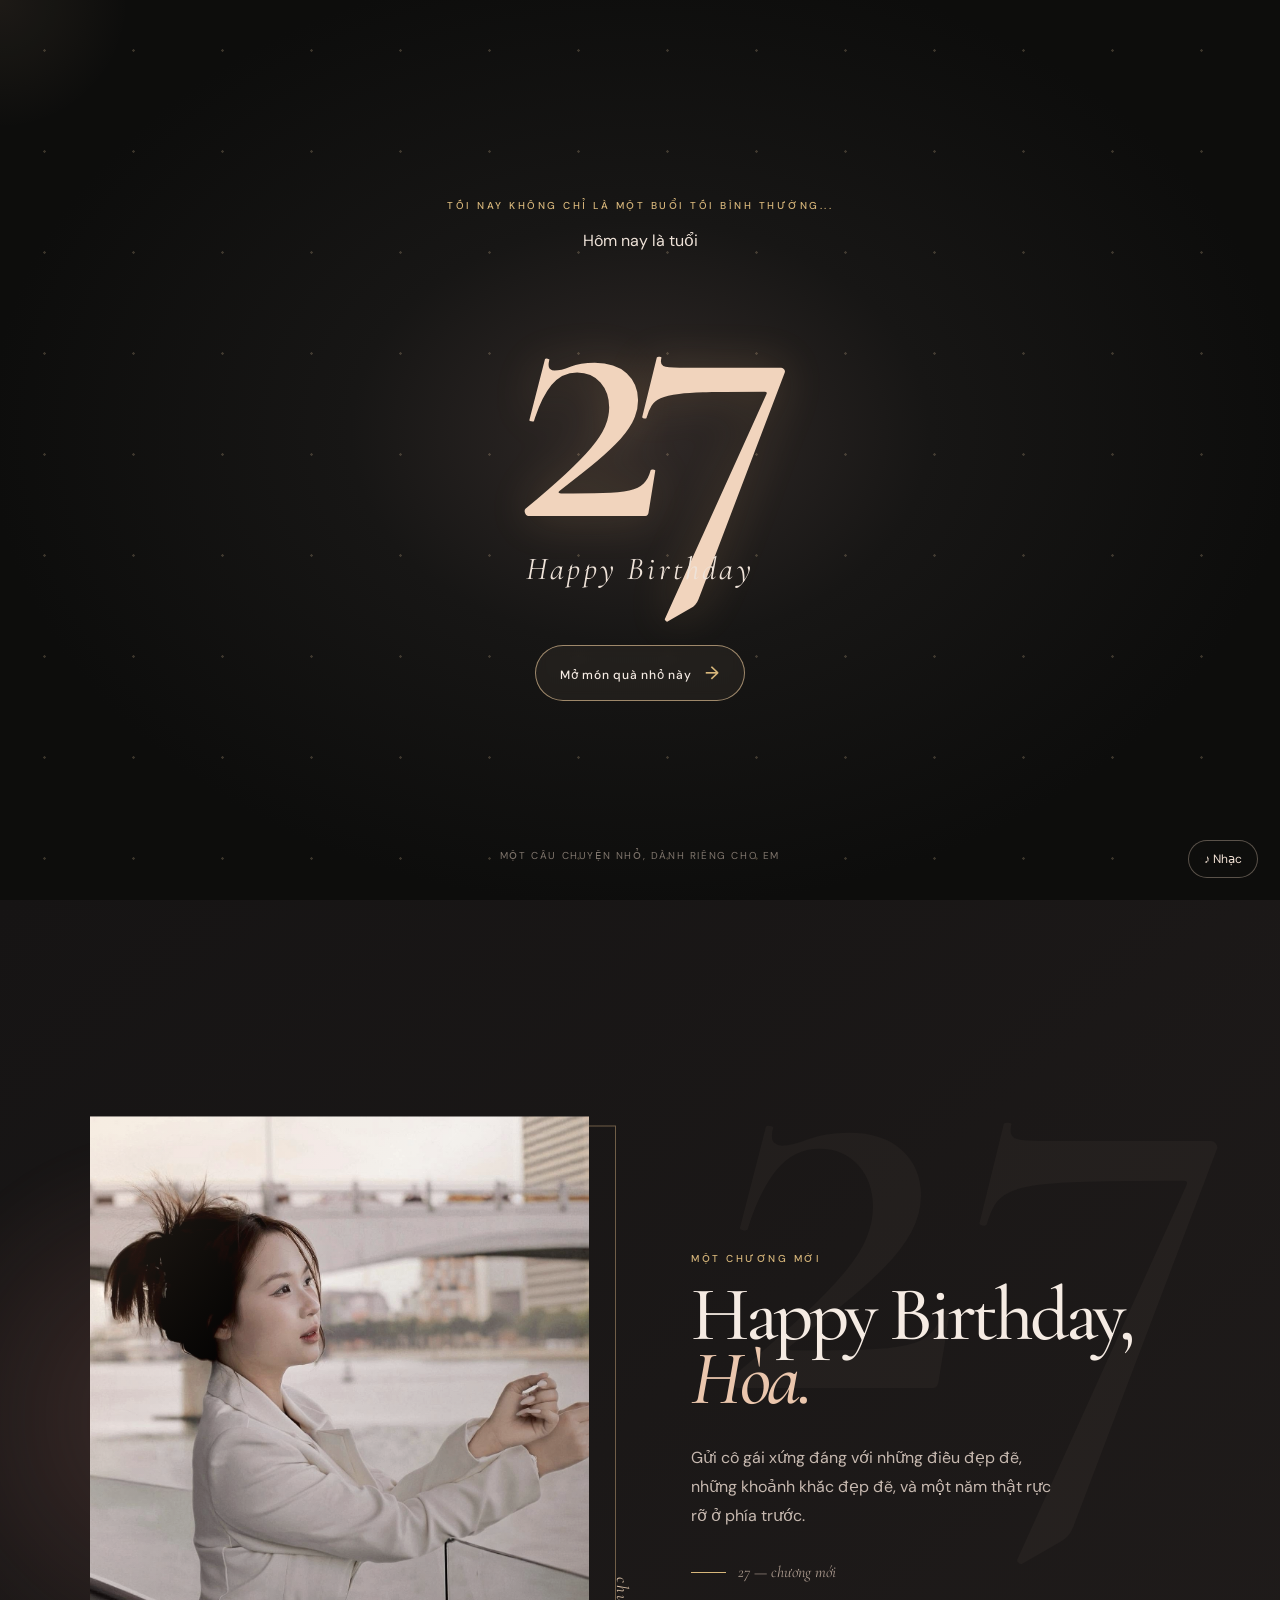
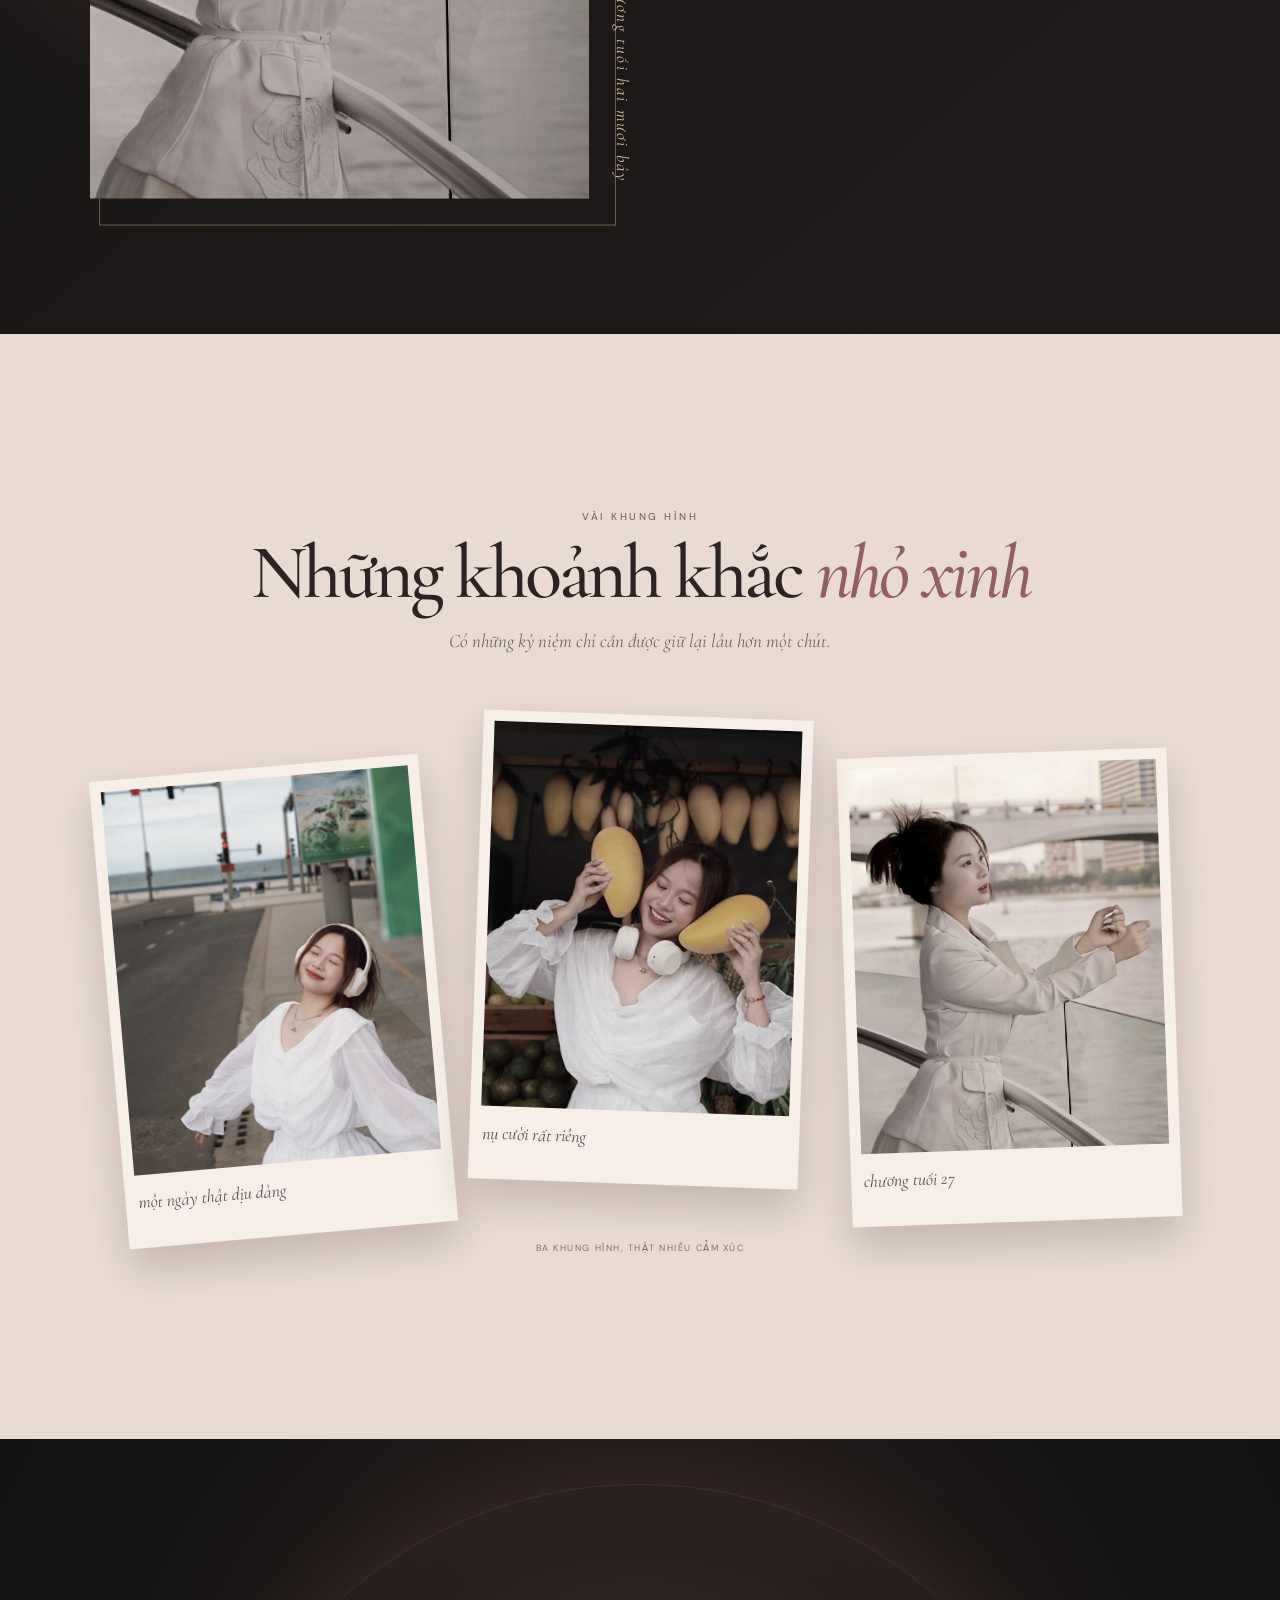
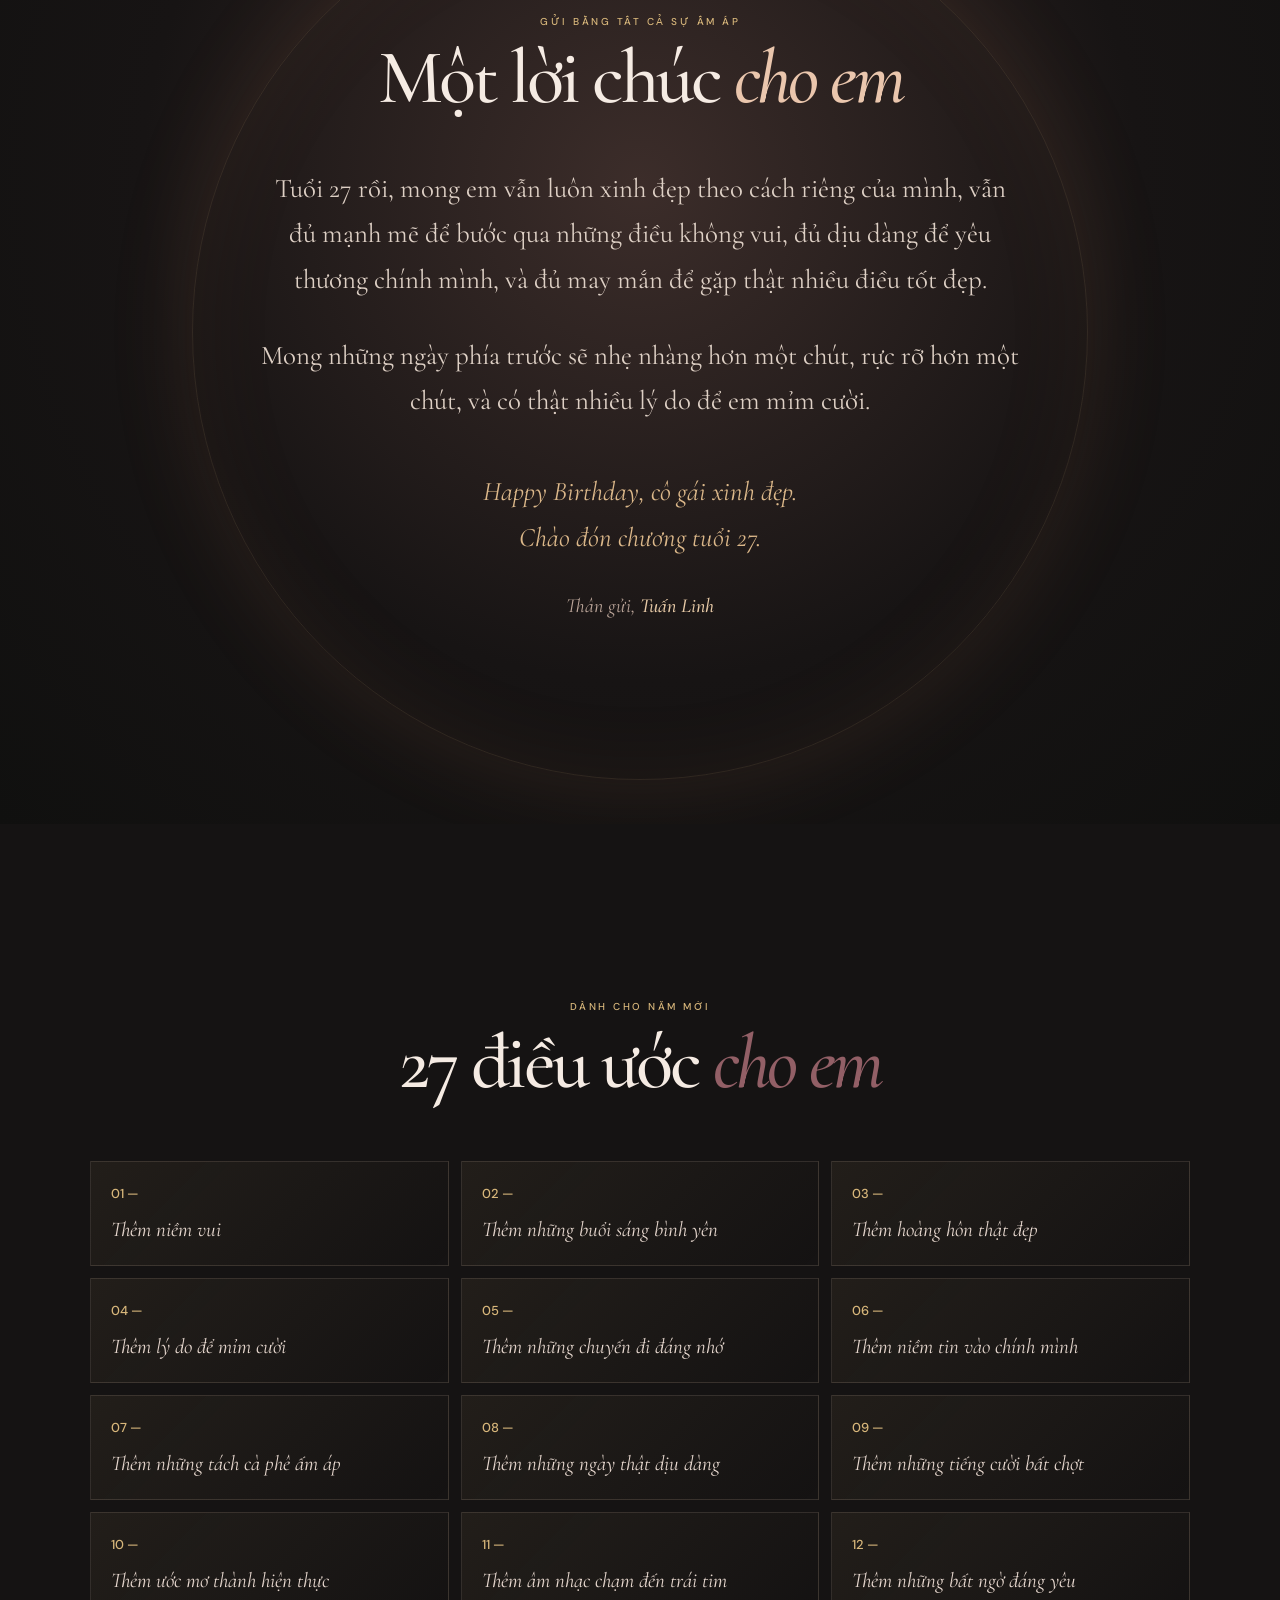
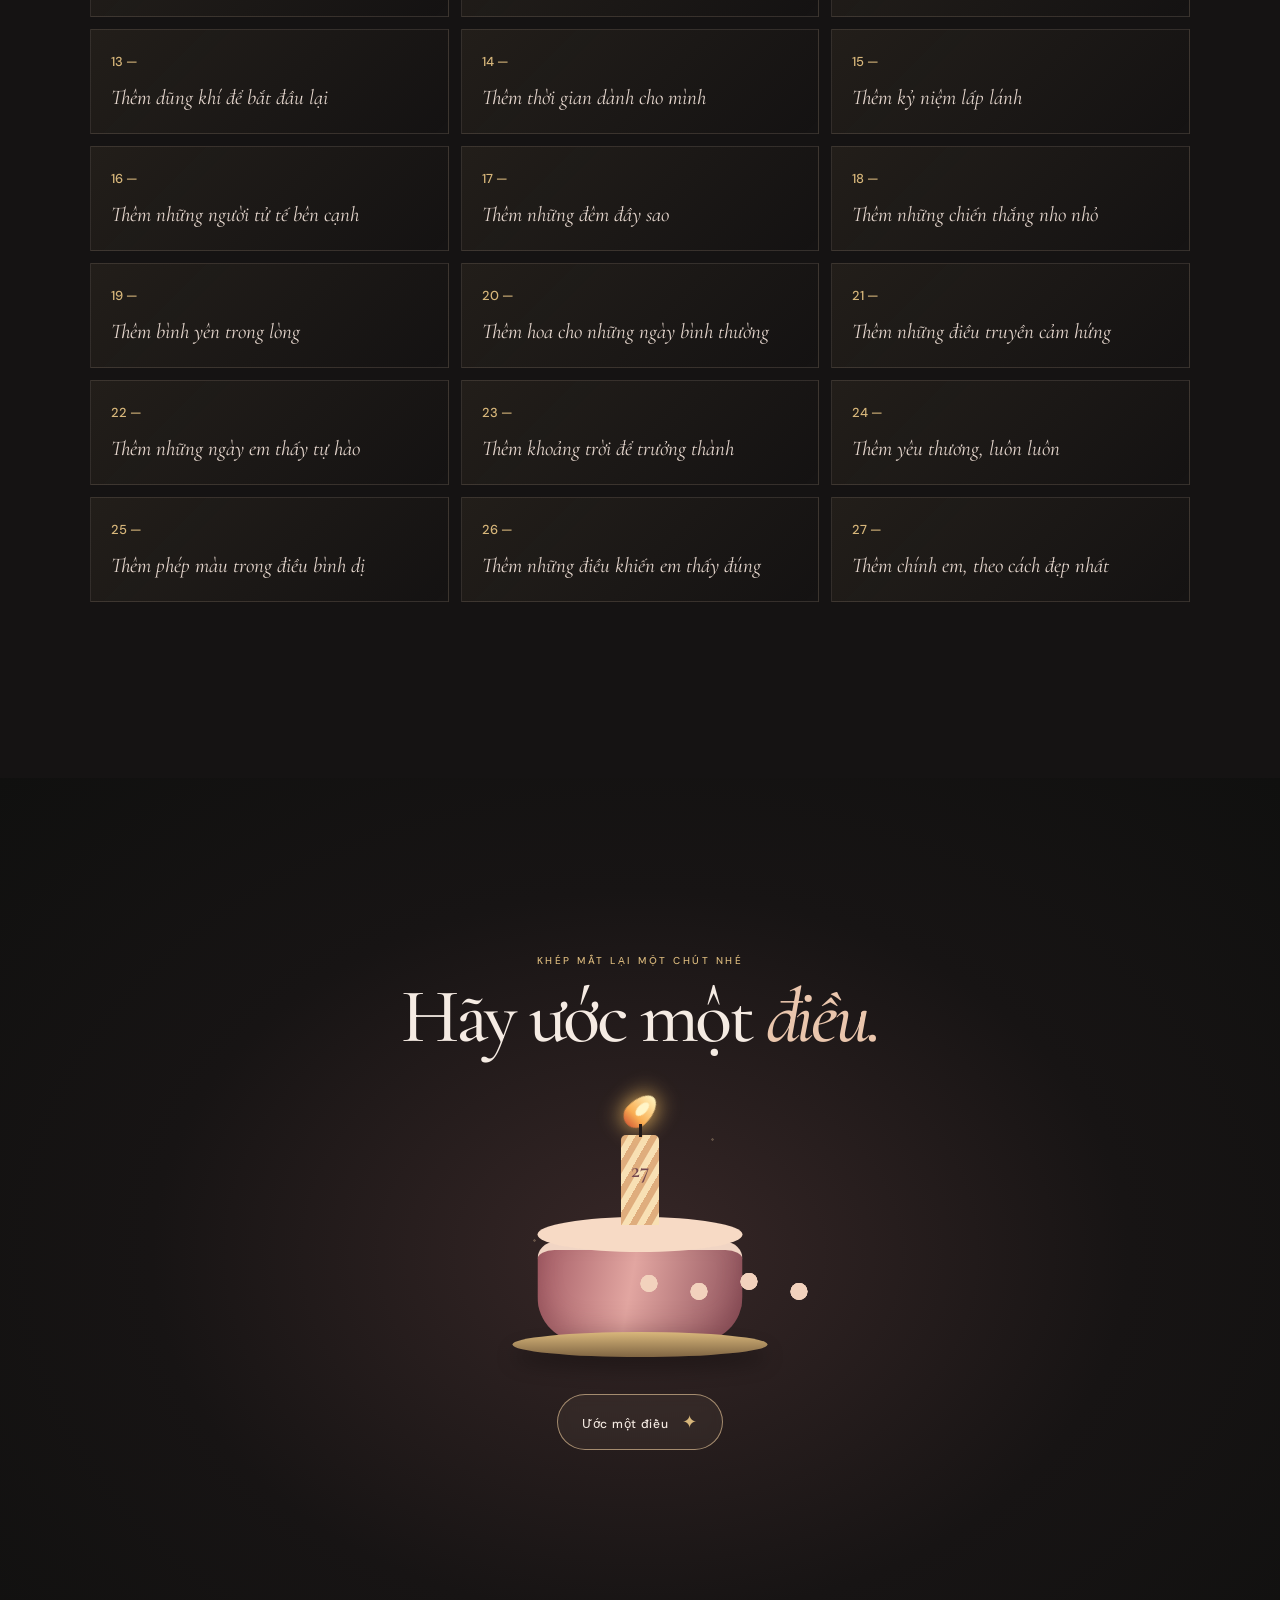
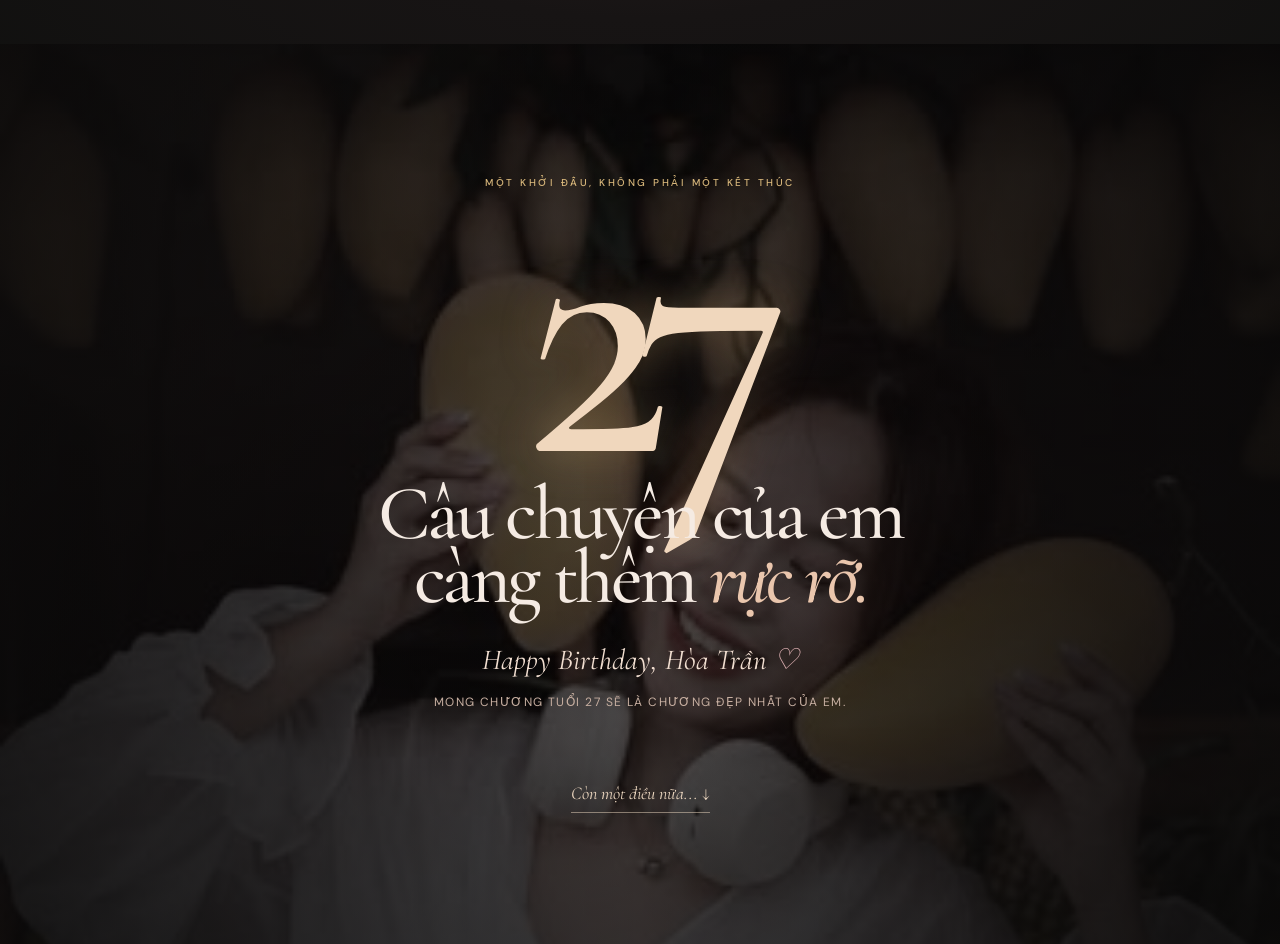
==== index.html @ 44faf04f "Initial birthday card website" ====
<!doctype html>
<html lang="vi">
<head>
  <meta charset="utf-8">
  <meta name="viewport" content="width=device-width, initial-scale=1">
  <meta name="theme-color" content="#10100f">
  <title>27 — Chương mới | Hòa Trần</title>
  <link rel="preconnect" href="https://fonts.googleapis.com">
  <link rel="preconnect" href="https://fonts.gstatic.com" crossorigin>
  <link href="https://fonts.googleapis.com/css2?family=Cormorant+Garamond:ital,wght@0,400;0,500;0,600;1,500;1,600&family=DM+Sans:wght@400;500;600&display=swap" rel="stylesheet">
  <link rel="stylesheet" href="style.css">
  <link rel="stylesheet" href="overrides.css">
</head>
<body>
  <div class="loader" id="loader" aria-label="Đang mở thiệp"><span></span><p>gửi Hòa</p></div>
  <div class="cursor-glow" aria-hidden="true"></div>
  <canvas id="sky" aria-hidden="true"></canvas>

  <main>
    <section class="intro" id="intro">
      <div class="intro-orb"></div><div class="intro-dust" id="introDust"></div>
      <div class="intro-copy">
        <p class="eyebrow intro-line">Tối nay không chỉ là một buổi tối bình thường...</p>
        <p class="intro-line she">Hôm nay là tuổi</p>
        <h1 class="intro-number">27</h1>
        <p class="intro-line birthday">Happy Birthday</p>
        <button class="primary-button intro-line" id="openSurprise">Mở món quà nhỏ này <span>→</span></button>
      </div>
      <p class="scroll-hint">một câu chuyện nhỏ, dành riêng cho em</p>
    </section>

    <section class="hero section" id="her">
      <div class="hero-27">27</div>
      <div class="image-glow"></div>
      <figure class="hero-photo parallax-photo"><img src="assets/photos/photo3.jpg" alt="Hòa Trần"><figcaption>chương tuổi hai mươi bảy</figcaption></figure>
      <div class="hero-copy reveal">
        <p class="eyebrow">Một chương mới</p>
        <h2>Happy Birthday,<br><em>Hòa.</em></h2>
        <p>Gửi cô gái xứng đáng với những điều đẹp đẽ, những khoảnh khắc đẹp đẽ, và một năm thật rực rỡ ở phía trước.</p>
        <div class="hero-rule"><span></span> 27 — chương mới</div>
      </div>
      <div class="light-leak"></div>
    </section>

    <section class="gallery section" id="memories">
      <div class="section-heading reveal"><p class="eyebrow">Vài khung hình</p><h2>Những khoảnh khắc <em>nhỏ xinh</em></h2><p>Có những kỷ niệm chỉ cần được giữ lại lâu hơn một chút.</p></div>
      <div class="film-strip">
        <article class="memory card-tilt m1"><img src="assets/photos/photo1.jpg" alt="Hòa Trần"><span>một ngày thật dịu dàng</span></article>
        <article class="memory card-tilt m2"><img src="assets/photos/photo2.jpg" alt="Hòa Trần"><span>nụ cười rất riêng</span></article>
        <article class="memory card-tilt m3"><img src="assets/photos/photo3.jpg" alt="Hòa Trần"><span>chương tuổi 27</span></article>
      </div>
      <p class="gallery-note reveal">ba khung hình, thật nhiều cảm xúc</p>
    </section>

    <section class="letter section" id="letter">
      <div class="letter-halo"></div>
      <div class="letter-inner">
        <p class="eyebrow reveal">Gửi bằng tất cả sự ấm áp</p>
        <h2 class="reveal">Một lời chúc <em>cho em</em></h2>
        <div class="wish-text">
          <p class="reveal">Tuổi 27 rồi, mong em vẫn luôn xinh đẹp theo cách riêng của mình, vẫn đủ mạnh mẽ để bước qua những điều không vui, đủ dịu dàng để yêu thương chính mình, và đủ may mắn để gặp thật nhiều điều tốt đẹp.</p>
          <p class="reveal">Mong những ngày phía trước sẽ nhẹ nhàng hơn một chút, rực rỡ hơn một chút, và có thật nhiều lý do để em mỉm cười.</p>
          <p class="reveal signoff">Happy Birthday, cô gái xinh đẹp.<br>Chào đón chương tuổi 27.</p>
          <p class="sender reveal">Thân gửi, <strong>Tuấn Linh</strong></p>
        </div>
      </div>
    </section>

    <section class="wishes section" id="wishes">
      <div class="section-heading reveal"><p class="eyebrow">Dành cho năm mới</p><h2>27 điều ước <em>cho em</em></h2></div>
      <div class="wish-grid" id="wishGrid"></div>
    </section>

    <section class="cake-section section" id="cake">
      <p class="eyebrow reveal">Khép mắt lại một chút nhé</p>
      <h2 class="reveal">Hãy ước một <em>điều.</em></h2>
      <div class="cake-wrap reveal" id="cakeWrap">
        <div class="sparkles" aria-hidden="true"></div>
        <div class="cake-candle"><div class="flame"></div><div class="wick"></div><div class="candle-number">27</div></div>
        <div class="cake-top"></div><div class="cake-body"><span></span><span></span><span></span></div><div class="cake-plate"></div>
      </div>
      <button class="primary-button reveal" id="makeWish">Ước một điều <span>✦</span></button>
      <div class="wish-magic" id="wishMagic" aria-hidden="true"><div class="wish-ring ring-one"></div><div class="wish-ring ring-two"></div><p>Điều ước của em<br><em>đang được gửi đến những vì sao</em></p></div>
      <p class="cake-result" id="cakeResult">Mong năm nay sẽ thật dịu dàng với em.<br><strong>Happy Birthday ♡</strong></p>
    </section>

    <section class="final section" id="final">
      <div class="final-photo"></div><div class="final-shade"></div><div class="final-content">
        <p class="eyebrow reveal">Một khởi đầu, không phải một kết thúc</p><div class="final-number reveal">27</div>
        <h2 class="reveal">Câu chuyện của em<br>càng thêm <em>rực rỡ.</em></h2>
        <p class="final-name reveal">Happy Birthday, Hòa Trần <span>♡</span></p><p class="final-sub reveal">Mong chương tuổi 27 sẽ là chương đẹp nhất của em.</p>
        <button class="text-button reveal" id="oneMore">Còn một điều nữa... <span>↓</span></button>
      </div>
    </section>
  </main>

  <button class="music-toggle" id="musicToggle" aria-label="Bật nhạc">♪ <span>Nhạc</span></button>
  <div class="envelope-overlay" id="envelopeOverlay" aria-hidden="true">
    <button class="close-envelope" id="closeEnvelope" aria-label="Đóng">×</button>
    <p class="eyebrow">Một lời nhắn cuối</p>
    <div class="envelope" id="envelope"><div class="envelope-flap"></div><div class="envelope-front"></div><article class="envelope-letter"><p>Dù điều gì xảy ra tiếp theo,<br>mong cuộc sống sẽ cho em<br>thêm nhiều lý do để mỉm cười.</p><span>Happy Birthday ♡</span><small>— Tuấn Linh</small></article></div>
    <p class="tap-note">chạm vào phong bì</p>
  </div>
  <script src="script.js"></script>
</body>
</html>
---- style.css ----
:root{--ink:#10100f;--paper:#eee2d8;--cream:#f5ebe3;--pink:#c99798;--rose:#875b60;--gold:#d8b77b;--serif:'Cormorant Garamond',Georgia,serif;--sans:'DM Sans',Arial,sans-serif}*{box-sizing:border-box}html{scroll-behavior:smooth}body{margin:0;background:var(--ink);color:var(--paper);font-family:var(--sans);overflow-x:hidden}#sky{position:fixed;inset:0;width:100%;height:100%;z-index:-1;opacity:.5;pointer-events:none}.loader{position:fixed;inset:0;background:#0b0b0a;z-index:50;display:grid;place-content:center;text-align:center;transition:opacity .8s,visibility .8s}.loader span{width:8px;height:8px;border-radius:50%;background:var(--gold);box-shadow:0 0 0 0 rgba(216,183,123,.7);margin:auto;animation:pulse 1.5s infinite}.loader p{font:italic 18px var(--serif);letter-spacing:.15em;color:#a7988b;margin:18px 0 0}.loader.done{opacity:0;visibility:hidden}@keyframes pulse{70%{box-shadow:0 0 0 25px transparent}}.cursor-glow{position:fixed;width:260px;height:260px;border-radius:50%;background:radial-gradient(circle,rgba(220,180,134,.08),transparent 70%);pointer-events:none;z-index:20;transform:translate(-50%,-50%);mix-blend-mode:screen}.section{position:relative;min-height:100vh;padding:11rem max(7vw,32px);overflow:hidden}.intro{height:100svh;min-height:650px;display:grid;place-items:center;text-align:center;position:relative;background:radial-gradient(ellipse at 50% 48%,#312a28 0,#171615 32%,#0d0d0c 72%);overflow:hidden}.intro-orb{position:absolute;width:8px;height:8px;border-radius:100%;background:#f7deb6;box-shadow:0 0 18px 7px #f3bd84;animation:orb 3s ease forwards}.intro-orb:before{content:"";position:absolute;inset:-40vw;border:1px solid rgba(235,193,141,.17);border-radius:50%;animation:ripple 2.2s 1s ease-out forwards;opacity:0}.intro-copy{position:relative;z-index:1}.eyebrow{text-transform:uppercase;letter-spacing:.25em;font-size:10px;font-weight:500;color:var(--gold);margin:0 0 18px}.intro-line{opacity:0;transform:translateY(12px);animation:rise .9s forwards}.intro-line:nth-child(1){animation-delay:1.15s}.intro-line:nth-child(2){animation-delay:1.8s}.intro-number{font:500 clamp(155px,30vw,390px)/.64 var(--serif);letter-spacing:-.08em;margin:20px 0;color:#f1d4bd;text-shadow:0 0 45px rgba(240,183,122,.2);opacity:0;filter:blur(14px);transform:scale(.7);animation:numberIn 1.8s 2.15s cubic-bezier(.16,1,.3,1) forwards}.birthday{font:italic 32px var(--serif);letter-spacing:.1em;animation-delay:3.15s}.primary-button{border:1px solid rgba(226,194,151,.65);border-radius:40px;padding:15px 24px;background:rgba(236,205,166,.06);color:var(--cream);font:500 12px var(--sans);letter-spacing:.06em;cursor:pointer;transition:.35s;backdrop-filter:blur(6px)}.primary-button:hover{transform:translateY(-3px);background:rgba(216,183,123,.18);box-shadow:0 13px 30px rgba(0,0,0,.2)}.primary-button span{font-size:18px;margin-left:10px;color:var(--gold)}.intro .primary-button{margin-top:25px;animation-delay:3.45s}.scroll-hint{position:absolute;bottom:28px;font-size:10px;letter-spacing:.16em;text-transform:uppercase;color:#80766d;opacity:0;animation:rise 1s 4.1s forwards}.intro-dust,.sparkles{position:absolute;inset:0;background-image:radial-gradient(circle,rgba(240,208,164,.8) 0 1px,transparent 1.5px);background-size:89px 101px;opacity:.25;animation:drift 14s linear infinite}@keyframes orb{to{transform:scale(20);opacity:0}}@keyframes ripple{to{transform:scale(1);opacity:1}}@keyframes rise{to{opacity:1;transform:translateY(0)}}@keyframes numberIn{to{opacity:1;filter:blur(0);transform:scale(1)}}@keyframes drift{to{background-position:89px 101px}}.hero{display:grid;grid-template-columns:1fr 1fr;align-items:center;gap:clamp(30px,8vw,130px);background:linear-gradient(140deg,#161414,#201c1b)}.hero-27{position:absolute;right:3vw;top:5vh;font:500 clamp(300px,50vw,800px)/.75 var(--serif);color:rgba(236,215,196,.035);user-select:none}.hero-photo{position:relative;width:min(100%,550px);margin:0;isolation:isolate}.hero-photo:before{content:"";position:absolute;inset:-9px;border:1px solid rgba(217,180,131,.45);transform:translate(18px,18px);z-index:-1}.hero-photo img{width:100%;aspect-ratio:3/4.1;object-fit:cover;object-position:44% center;display:block;filter:saturate(.82) contrast(1.04);animation:slowZoom 15s ease-in-out infinite alternate}.hero-photo:after,.final-photo:after{content:"";position:absolute;inset:0;background:linear-gradient(130deg,rgba(237,193,153,.18),transparent 35%,rgba(19,15,15,.25))}.hero-photo figcaption{position:absolute;bottom:15px;right:-44px;writing-mode:vertical-rl;font:italic 17px var(--serif);letter-spacing:.13em;color:#d9c0a7}.image-glow{position:absolute;width:48vw;height:48vw;left:-10vw;background:radial-gradient(circle,rgba(201,126,117,.2),transparent 66%);filter:blur(10px)}.hero-copy{z-index:1}.hero h2,.section-heading h2,.letter h2,.cake-section h2,.final h2{font:500 clamp(50px,6vw,92px)/.84 var(--serif);letter-spacing:-.045em;margin:0;color:var(--cream)}h2 em{font-weight:500;color:#eac6ad}.hero h2 sup{font:500 20px var(--sans);letter-spacing:0;color:var(--gold)}.hero-copy>p:not(.eyebrow){max-width:360px;line-height:1.8;color:#c7b9b0;margin:32px 0}.hero-rule{font:italic 16px var(--serif);color:#aa998d;display:flex;gap:12px;align-items:center}.hero-rule span{width:35px;border-top:1px solid var(--gold)}.light-leak{position:absolute;inset:-20%;background:linear-gradient(120deg,transparent 45%,rgba(247,201,160,.1) 50%,transparent 55%);transform:translateX(-100%);animation:leak 12s ease-in-out infinite}@keyframes leak{50%,100%{transform:translateX(100%)}}@keyframes slowZoom{to{transform:scale(1.07)}}.gallery{background:#e9dbd1;color:#262021;min-height:900px}.gallery .eyebrow{color:#84625d}.section-heading{text-align:center;position:relative;z-index:2}.section-heading h2{color:#2c2424}.section-heading h2 em{color:#925f66}.section-heading>p:last-child{color:#746567;font:italic 19px var(--serif);margin:23px auto 0}.film-strip{display:flex;max-width:1200px;margin:85px auto 36px;align-items:center;justify-content:center;gap:clamp(15px,3vw,48px)}.memory{width:30%;min-width:200px;background:#f6eee7;padding:11px 11px 35px;box-shadow:0 20px 42px rgba(43,27,26,.19);transition:.5s;position:relative}.memory:nth-child(1){transform:rotate(-5deg) translateY(30px)}.memory:nth-child(2){transform:rotate(2deg) translateY(-22px);z-index:1}.memory:nth-child(3){transform:rotate(-2deg) translateY(16px)}.memory img{width:100%;aspect-ratio:4/5;object-fit:cover;filter:saturate(.7) sepia(.08)}.memory span{display:block;font:italic 18px var(--serif);padding:11px 2px 0;color:#5f4d4d}.memory:hover{transform:rotate(0) translateY(-25px) scale(1.04);box-shadow:0 32px 55px rgba(43,27,26,.29)}.gallery-note{text-align:center;text-transform:uppercase;letter-spacing:.17em;font-size:9px;color:#846d69}.letter{display:grid;place-items:center;text-align:center;background:radial-gradient(circle at 50% 35%,#3c2d2a,#171414 55%,#10100f)}.letter-halo{position:absolute;width:70vw;height:70vw;border-radius:50%;border:1px solid rgba(224,177,122,.13);box-shadow:0 0 90px rgba(205,134,91,.12),inset 0 0 90px rgba(205,134,91,.07)}.letter-inner{max-width:760px;z-index:1}.letter h2{margin-bottom:55px}.wish-text{font:400 clamp(19px,2.1vw,27px)/1.7 var(--serif);color:#ded0c5}.wish-text p{margin:0 auto 30px}.wish-text .signoff{font-style:italic;color:#dcb88a;margin-top:45px}.wishes{background:#151313}.wishes .section-heading h2{color:var(--cream)}.wish-grid{max-width:1120px;display:grid;grid-template-columns:repeat(3,1fr);gap:12px;margin:65px auto 0}.wish-card{padding:23px 20px;border:1px solid rgba(229,205,181,.14);background:linear-gradient(135deg,rgba(216,183,123,.07),transparent);transition:.35s;min-height:102px}.wish-card b{font:500 13px var(--sans);color:var(--gold);display:block;margin-bottom:15px}.wish-card span{font:italic 21px var(--serif);color:#e6d7ce}.wish-card:hover{transform:translateY(-7px);background:rgba(201,151,152,.13);border-color:rgba(223,187,132,.55);box-shadow:0 16px 28px rgba(0,0,0,.18)}.cake-section{min-height:850px;display:flex;flex-direction:column;align-items:center;justify-content:center;text-align:center;background:radial-gradient(ellipse at 50% 55%,#372727,#171414 54%,#10100f)}.cake-section h2{margin-bottom:30px}.cake-wrap{width:300px;height:295px;position:relative;margin:10px}.sparkles{opacity:.34;clip-path:circle(47% at 50% 52%)}.cake-body{position:absolute;bottom:42px;left:50%;transform:translateX(-50%);width:205px;height:100px;border-radius:17px 17px 45px 45px;background:linear-gradient(100deg,#a55d66,#e2a6a1 45%,#8d505a);border-top:8px solid #f1d5c4;box-shadow:inset 0 -15px 25px rgba(82,35,44,.25)}.cake-body span{position:absolute;top:25px;width:17px;height:17px;border-radius:50%;background:#f2d2bd;box-shadow:50px 8px #f2d2bd,100px -2px #f2d2bd,150px 8px #f2d2bd}.cake-top{position:absolute;bottom:132px;left:50%;transform:translateX(-50%);width:205px;height:35px;border-radius:50%;background:#f7dac5;z-index:1}.cake-plate{position:absolute;bottom:27px;left:50%;transform:translateX(-50%);width:255px;height:25px;border-radius:50%;background:linear-gradient(#d8b77b,#806543);box-shadow:0 12px 20px rgba(0,0,0,.3)}.cake-candle{position:absolute;left:50%;bottom:159px;transform:translateX(-50%);width:38px;height:90px;background:repeating-linear-gradient(120deg,#dfad7d 0 6px,#f8e0b4 7px 13px);z-index:2;border-radius:5px 5px 0 0}.candle-number{position:absolute;top:22px;left:50%;transform:translateX(-50%);font:600 22px var(--serif);color:#744950}.wick{position:absolute;width:3px;height:13px;background:#211918;top:-11px;left:18px}.flame{position:absolute;top:-43px;left:7px;width:25px;height:38px;background:linear-gradient(#fff2bb,#f9ae53 68%,#d76438);border-radius:50% 50% 50% 50%/65% 65% 35% 35%;transform:rotate(45deg);filter:drop-shadow(0 0 11px #ffc766);animation:flicker .7s infinite alternate}.flame:after{content:"";position:absolute;width:9px;height:17px;border-radius:50%;background:#fff5c8;left:8px;top:8px}.cake-wrap.blown .flame{animation:out .7s forwards}.cake-wrap.blown:after{content:"";position:absolute;top:30px;left:145px;width:70px;height:50px;background:radial-gradient(ellipse,rgba(210,202,188,.33),transparent 60%);animation:smoke 2s forwards}@keyframes flicker{to{transform:rotate(39deg) scale(.92,1.06)}}@keyframes out{to{opacity:0;transform:scale(.1)}}@keyframes smoke{to{transform:translate(25px,-80px) scale(1.5);opacity:0}}.cake-result{height:0;margin:18px 0 0;opacity:0;font:italic 22px/1.5 var(--serif);color:#eed3b7;transition:.8s}.cake-result.show{height:75px;opacity:1}.cake-result strong{font-weight:500;color:#f3e6dc}.final{min-height:100svh;display:grid;place-items:center;text-align:center;padding:80px 28px}.final-photo{position:absolute;inset:0;background:url('assets/photos/photo1.jpg') center 37%/cover;filter:saturate(.58) brightness(.58)}.final-shade{position:absolute;inset:0;background:radial-gradient(circle at center,rgba(15,10,10,.28),rgba(8,8,8,.75)),linear-gradient(90deg,rgba(18,12,13,.5),transparent,rgba(18,12,13,.5))}.final-content{position:relative;z-index:1}.final-number{font:500 clamp(170px,29vw,380px)/.68 var(--serif);color:#f0d7bd;text-shadow:0 0 45px rgba(235,188,125,.35);letter-spacing:-.1em}.final h2{margin:22px 0 31px}.final-name{font:italic 29px var(--serif);color:#f1ded0;margin:0}.final-name span{color:#dbaeb0}.final-sub{font-size:12px;letter-spacing:.12em;text-transform:uppercase;color:#c7afa1;margin-top:17px}.text-button{margin-top:52px;color:#ead5be;background:none;border:0;border-bottom:1px solid rgba(234,213,190,.5);padding:8px 0;font:italic 18px var(--serif);cursor:pointer}.music-toggle{position:fixed;z-index:10;right:22px;bottom:22px;border:1px solid rgba(232,210,190,.35);background:rgba(16,16,15,.65);backdrop-filter:blur(12px);color:#f3e2d5;border-radius:30px;padding:10px 15px;font:12px var(--sans);cursor:pointer}.music-toggle.playing{border-color:var(--gold);color:var(--gold)}.envelope-overlay{position:fixed;z-index:30;inset:0;background:rgba(11,10,10,.96);display:none;place-content:center;text-align:center}.envelope-overlay.open{display:grid;animation:fade .5s}.close-envelope{position:absolute;top:24px;right:30px;background:transparent;border:0;color:#d7c6b9;font-size:32px;cursor:pointer}.envelope{width:350px;height:230px;background:#b77a72;position:relative;margin:13px auto 20px;filter:drop-shadow(0 24px 32px rgba(0,0,0,.4));cursor:pointer}.envelope-front{position:absolute;inset:0;z-index:3;clip-path:polygon(0 0,50% 57%,100% 0,100% 100%,0 100%);background:linear-gradient(130deg,#b77973,#8c5555)}.envelope-flap{position:absolute;top:0;width:100%;height:130px;background:#d1988c;clip-path:polygon(0 0,100% 0,50% 100%);transform-origin:top;z-index:4;transition:1s}.envelope-letter{position:absolute;left:24px;right:24px;bottom:10px;height:192px;padding:30px 14px;background:#f3e7db;color:#584648;z-index:2;transition:1s .1s;font:italic 20px/1.3 var(--serif)}.envelope-letter p{margin:0 0 18px}.envelope-letter span{font-size:17px;color:#a46668}.envelope.open .envelope-flap{transform:rotateX(180deg);z-index:1}.envelope.open .envelope-letter{transform:translateY(-105px)}.tap-note{font:italic 17px var(--serif);color:#a99990;margin:0}.reveal{opacity:0;transform:translateY(28px);transition:opacity .9s ease,transform .9s cubic-bezier(.2,.8,.2,1)}.reveal.visible{opacity:1;transform:none}@keyframes fade{from{opacity:0}to{opacity:1}}body.celebrate:before{content:"✦  ·  ✦  ·  ✧  ·  ✦  ·  ✧  ·  ✦  ·  ✦  ·  ✧  ·  ✦";position:fixed;z-index:25;inset:20% 0 auto;color:#f2ca92;letter-spacing:2vw;font-size:22px;white-space:nowrap;animation:confetti 3s ease-out forwards;pointer-events:none}@keyframes confetti{to{transform:translateY(70vh) rotate(30deg);opacity:0}}@media(max-width:720px){.cursor-glow{display:none}.section{padding:90px 24px}.hero{grid-template-columns:1fr;padding-top:110px;gap:52px}.hero-photo{width:86%;margin:auto}.hero-copy{text-align:center}.hero-copy>p:not(.eyebrow){margin:27px auto}.hero-rule{justify-content:center}.hero-27{font-size:360px;right:-80px}.film-strip{margin-top:55px;gap:9px}.memory{min-width:0;width:33.33%;padding:6px 6px 22px}.memory span{font-size:12px;padding-top:8px}.memory:nth-child(1){transform:rotate(-5deg) translateY(14px)}.memory:nth-child(2){transform:rotate(2deg) translateY(-10px)}.memory:nth-child(3){transform:rotate(-2deg) translateY(9px)}.wish-grid{grid-template-columns:1fr;gap:9px;margin-top:42px}.wish-card{min-height:auto;padding:17px 18px;display:flex;align-items:center;gap:18px}.wish-card b{margin:0}.wish-card span{font-size:20px}.final h2{font-size:54px}.envelope{transform:scale(.82);margin-bottom:-5px}.intro-number{font-size:220px}.intro .birthday{font-size:27px}}@media(prefers-reduced-motion:reduce){*,*:before,*:after{animation-duration:.01ms!important;transition-duration:.01ms!important}html{scroll-behavior:auto}}
---- overrides.css ----
/* Bổ sung cá nhân hóa cho thiệp */
.wish-text .sender { margin-top: 34px; font: italic 20px var(--serif); color: #bca69a; }
.wish-text .sender strong { font-weight: 500; color: #e6c9a6; }
.final-photo { background-image: url('assets/photos/photo2.jpg'); }
.envelope-letter small { display: block; margin-top: 10px; font: italic 14px var(--serif); color: #806264; }

/* Khoảnh khắc ước nguyện */
.wish-magic { position: absolute; inset: 0; z-index: 6; pointer-events: none; display: grid; place-items: center; opacity: 0; transition: opacity .45s ease; overflow: hidden; }
.wish-magic.active { opacity: 1; }
.wish-magic p { position: relative; z-index: 2; margin: 0; color: #fff2df; text-align: center; font: 500 clamp(27px,4.2vw,53px)/1 var(--serif); letter-spacing: -.03em; opacity: 0; transform: translateY(18px) scale(.94); }
.wish-magic p em { display: block; margin-top: 14px; color: #e6c189; font-size: .48em; font-weight: 400; }
.wish-magic.active p { animation: magicWords 3.4s .5s cubic-bezier(.16,1,.3,1) forwards; }
.wish-ring { position: absolute; width: 26px; height: 26px; border: 1px solid rgba(248,222,176,.9); border-radius: 50%; box-shadow: 0 0 30px rgba(241,184,110,.4), inset 0 0 25px rgba(255,240,192,.35); opacity: 0; }
.wish-magic.active .ring-one { animation: wishRing 2.2s .05s cubic-bezier(.1,.8,.2,1) forwards; }
.wish-magic.active .ring-two { animation: wishRing 2.5s .25s cubic-bezier(.1,.8,.2,1) forwards; }
.wish-spark { position: absolute; width: var(--s); height: var(--s); left: 50%; top: 54%; border-radius: 50%; box-shadow: 0 0 11px currentColor; animation: wishSpark var(--d) cubic-bezier(.12,.67,.2,1) forwards; }
.cake-section:has(.wish-magic.active)::after { content: ""; position: absolute; inset: 0; pointer-events: none; background: radial-gradient(circle at 50% 50%, rgba(237,197,135,.17), transparent 35%); animation: wishFlash 1.1s ease-out; }
@keyframes wishRing { 0% { opacity: .95; transform: scale(.3); } 100% { opacity: 0; transform: scale(31); } }
@keyframes wishSpark { from { transform: translate(-50%,-50%) scale(1); opacity: 1; } to { transform: translate(var(--x),var(--y)) scale(.1); opacity: 0; } }
@keyframes magicWords { 0%,15% { opacity: 0; transform: translateY(18px) scale(.94); } 32%,84% { opacity: 1; transform: translateY(0) scale(1); } 100% { opacity: 0; transform: translateY(-12px) scale(1.03); } }
@keyframes wishFlash { 0% { opacity: 0; } 25% { opacity: 1; } 100% { opacity: 0; } }
@media (max-width: 720px) { .wish-magic p { padding: 0 26px; font-size: 35px; } }

/* Đặt lời ước vào vùng trống, không che chiếc bánh. */
.wish-magic { align-items: end; padding-bottom: 6vh; }
@media (max-width: 720px) { .wish-magic { padding-bottom: 5vh; } }
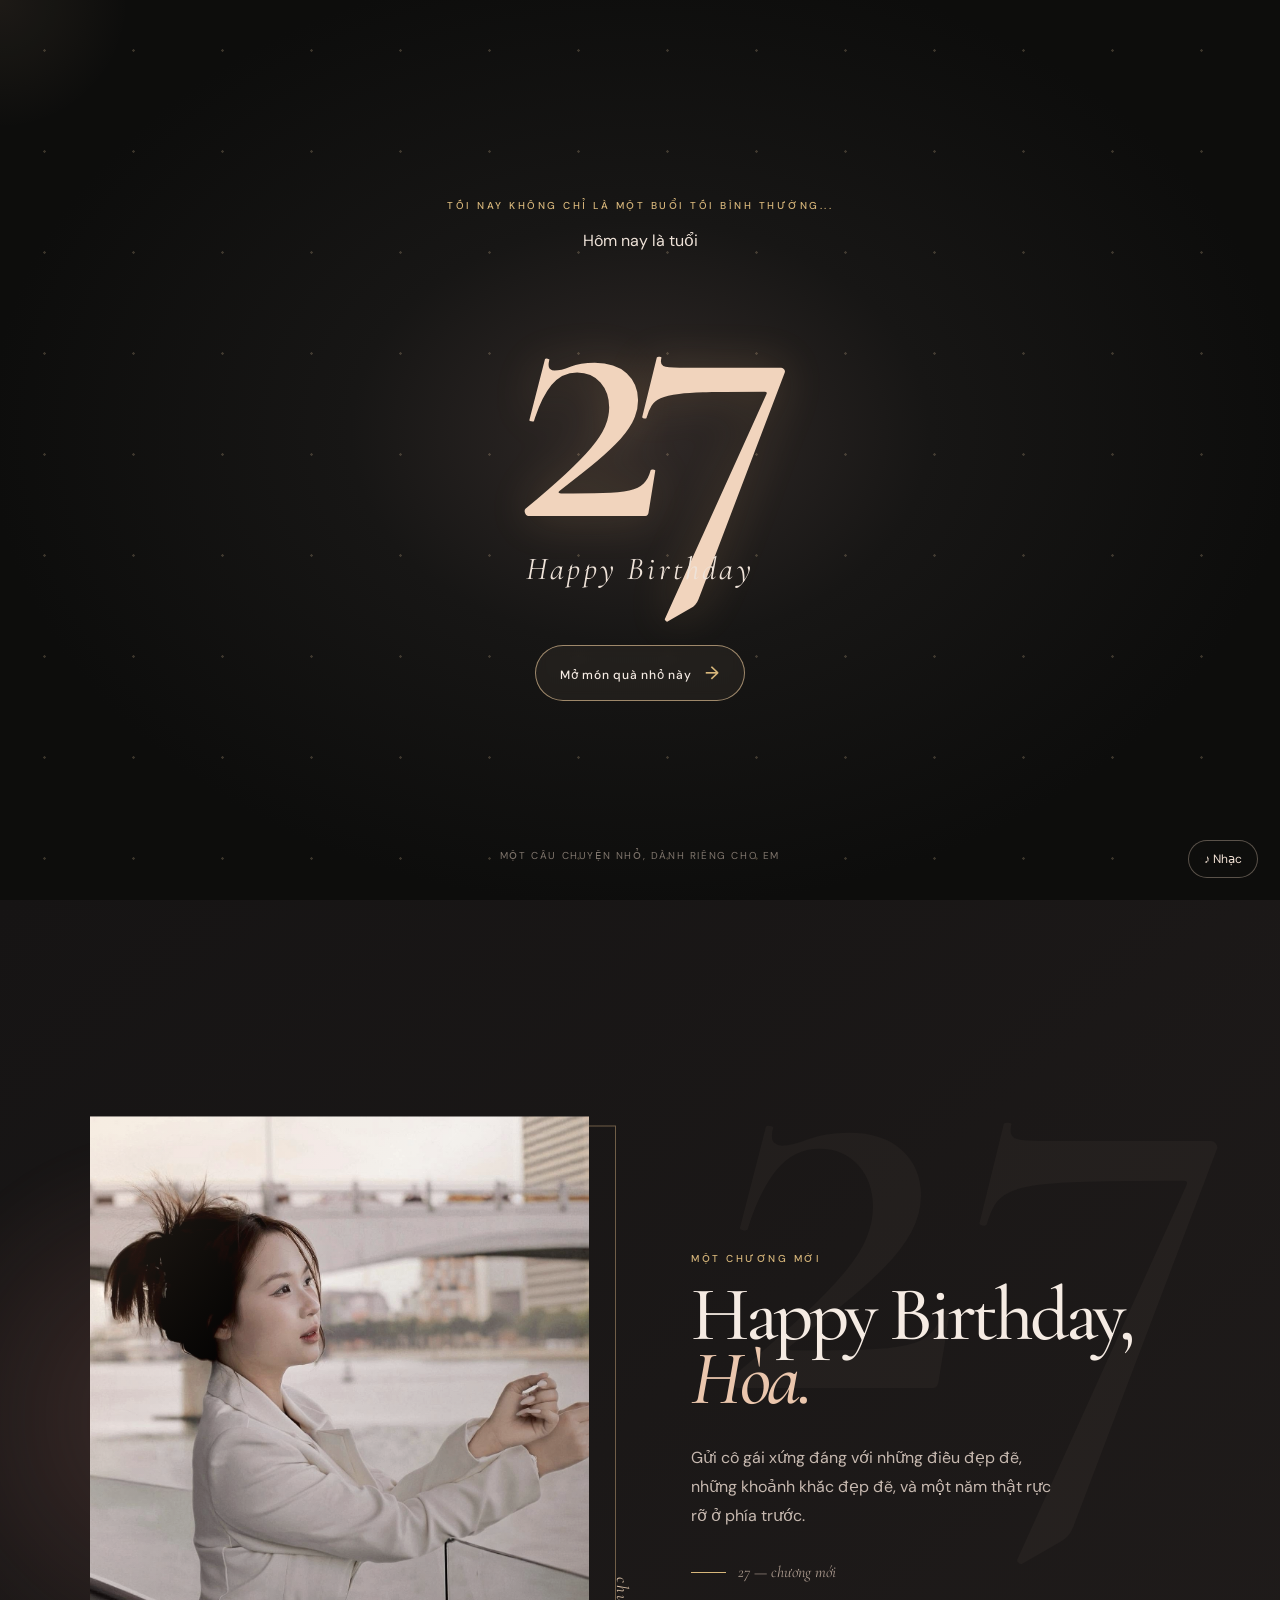
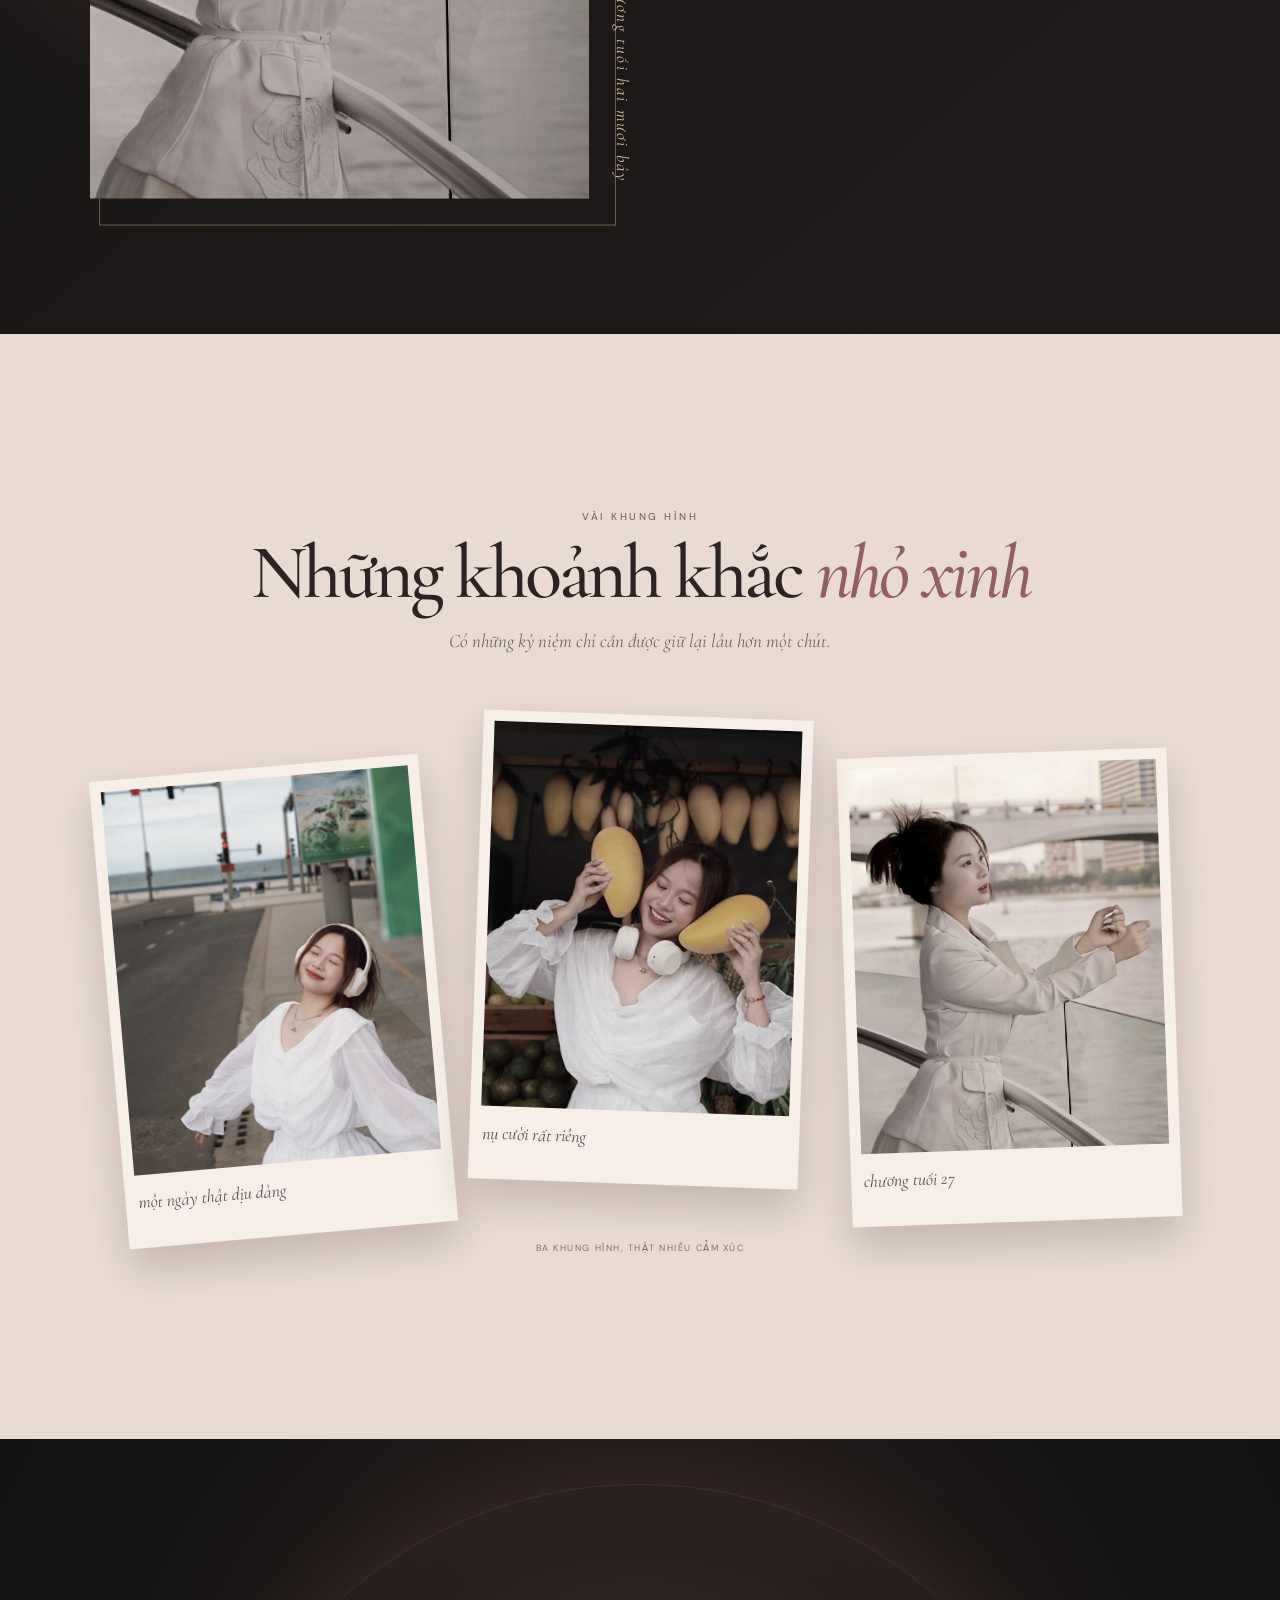
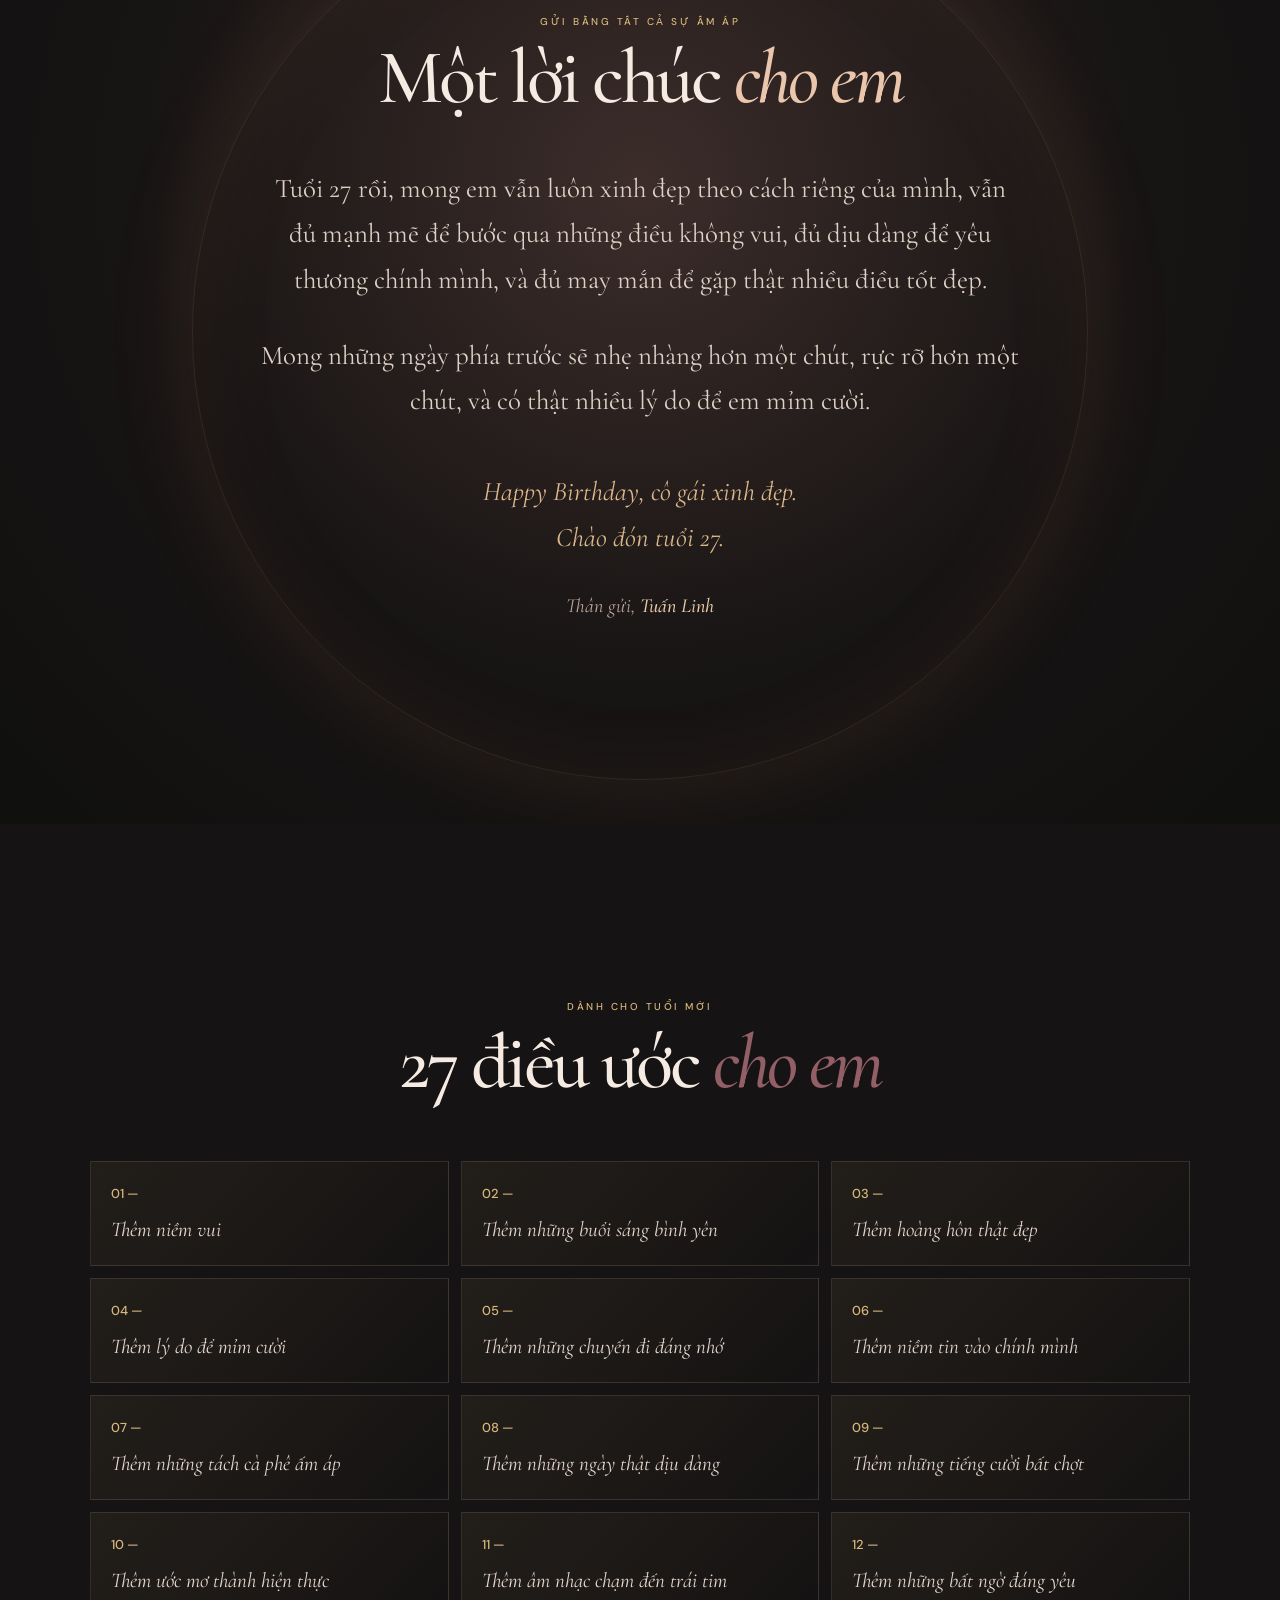
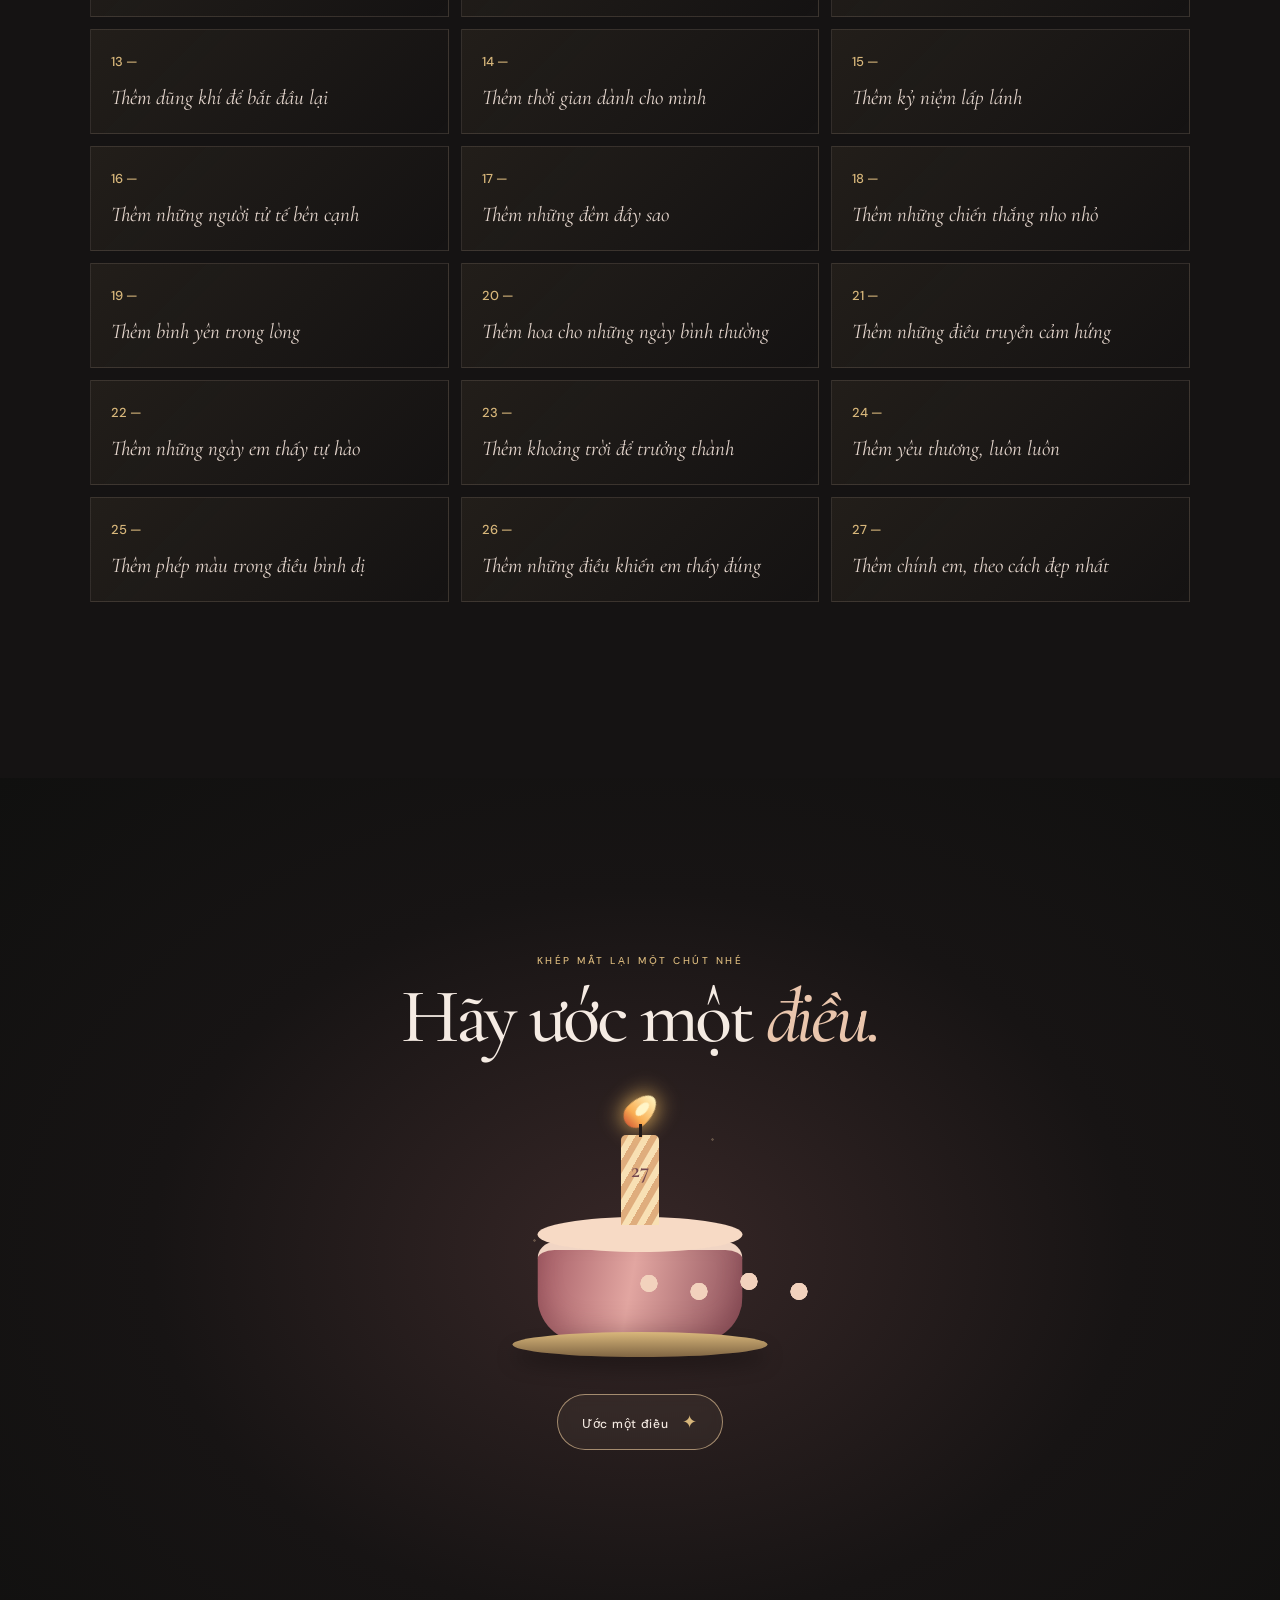
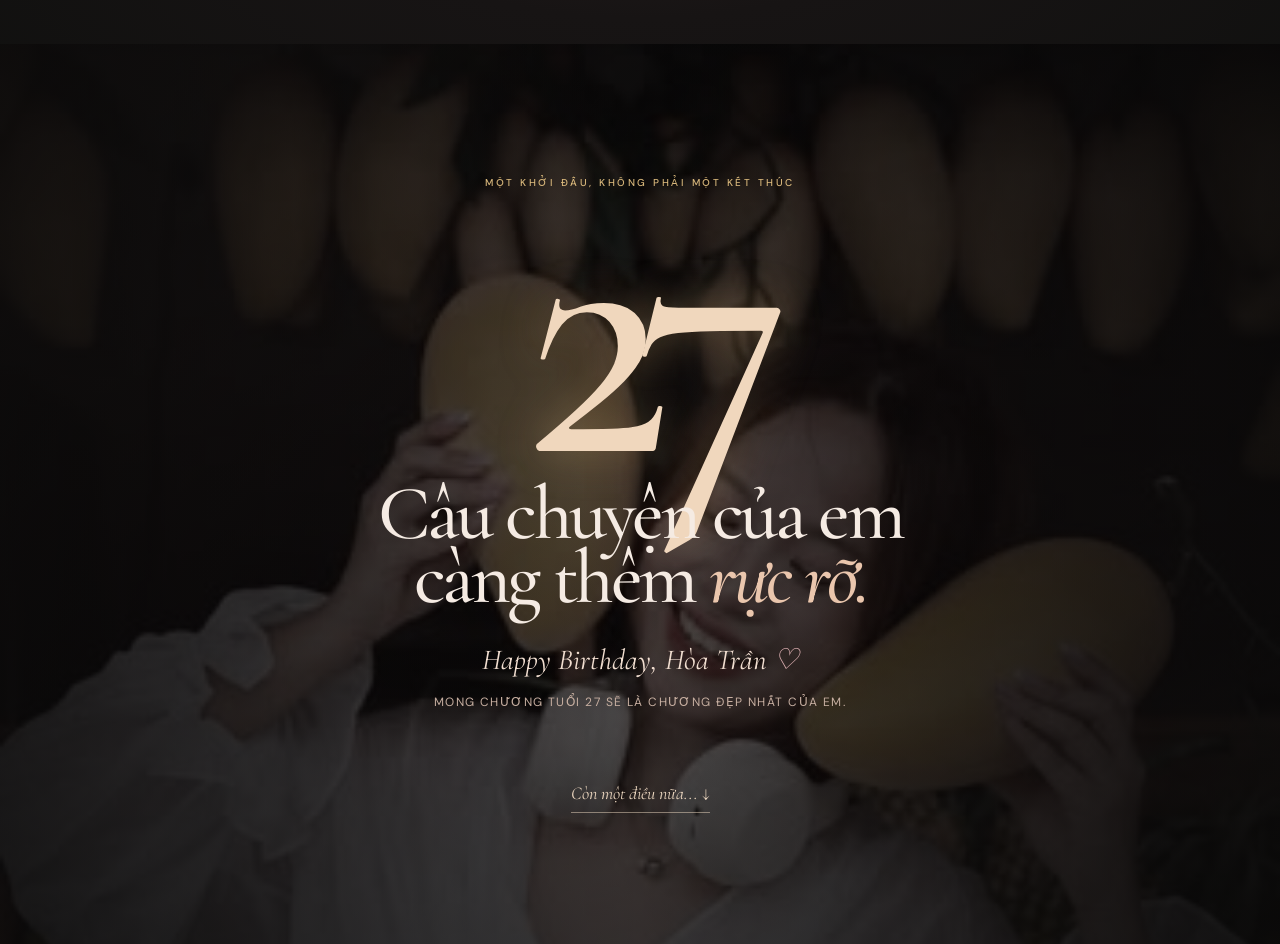
==== commit a0d05189: "update" ====
--- a/index.html
+++ b/index.html
@@ -60,14 +60,14 @@
         <div class="wish-text">
           <p class="reveal">Tuổi 27 rồi, mong em vẫn luôn xinh đẹp theo cách riêng của mình, vẫn đủ mạnh mẽ để bước qua những điều không vui, đủ dịu dàng để yêu thương chính mình, và đủ may mắn để gặp thật nhiều điều tốt đẹp.</p>
           <p class="reveal">Mong những ngày phía trước sẽ nhẹ nhàng hơn một chút, rực rỡ hơn một chút, và có thật nhiều lý do để em mỉm cười.</p>
-          <p class="reveal signoff">Happy Birthday, cô gái xinh đẹp.<br>Chào đón chương tuổi 27.</p>
+          <p class="reveal signoff">Happy Birthday, cô gái xinh đẹp.<br>Chào đón tuổi 27.</p>
           <p class="sender reveal">Thân gửi, <strong>Tuấn Linh</strong></p>
         </div>
       </div>
     </section>
 
     <section class="wishes section" id="wishes">
-      <div class="section-heading reveal"><p class="eyebrow">Dành cho năm mới</p><h2>27 điều ước <em>cho em</em></h2></div>
+      <div class="section-heading reveal"><p class="eyebrow">Dành cho tuổi mới</p><h2>27 điều ước <em>cho em</em></h2></div>
       <div class="wish-grid" id="wishGrid"></div>
     </section>
 
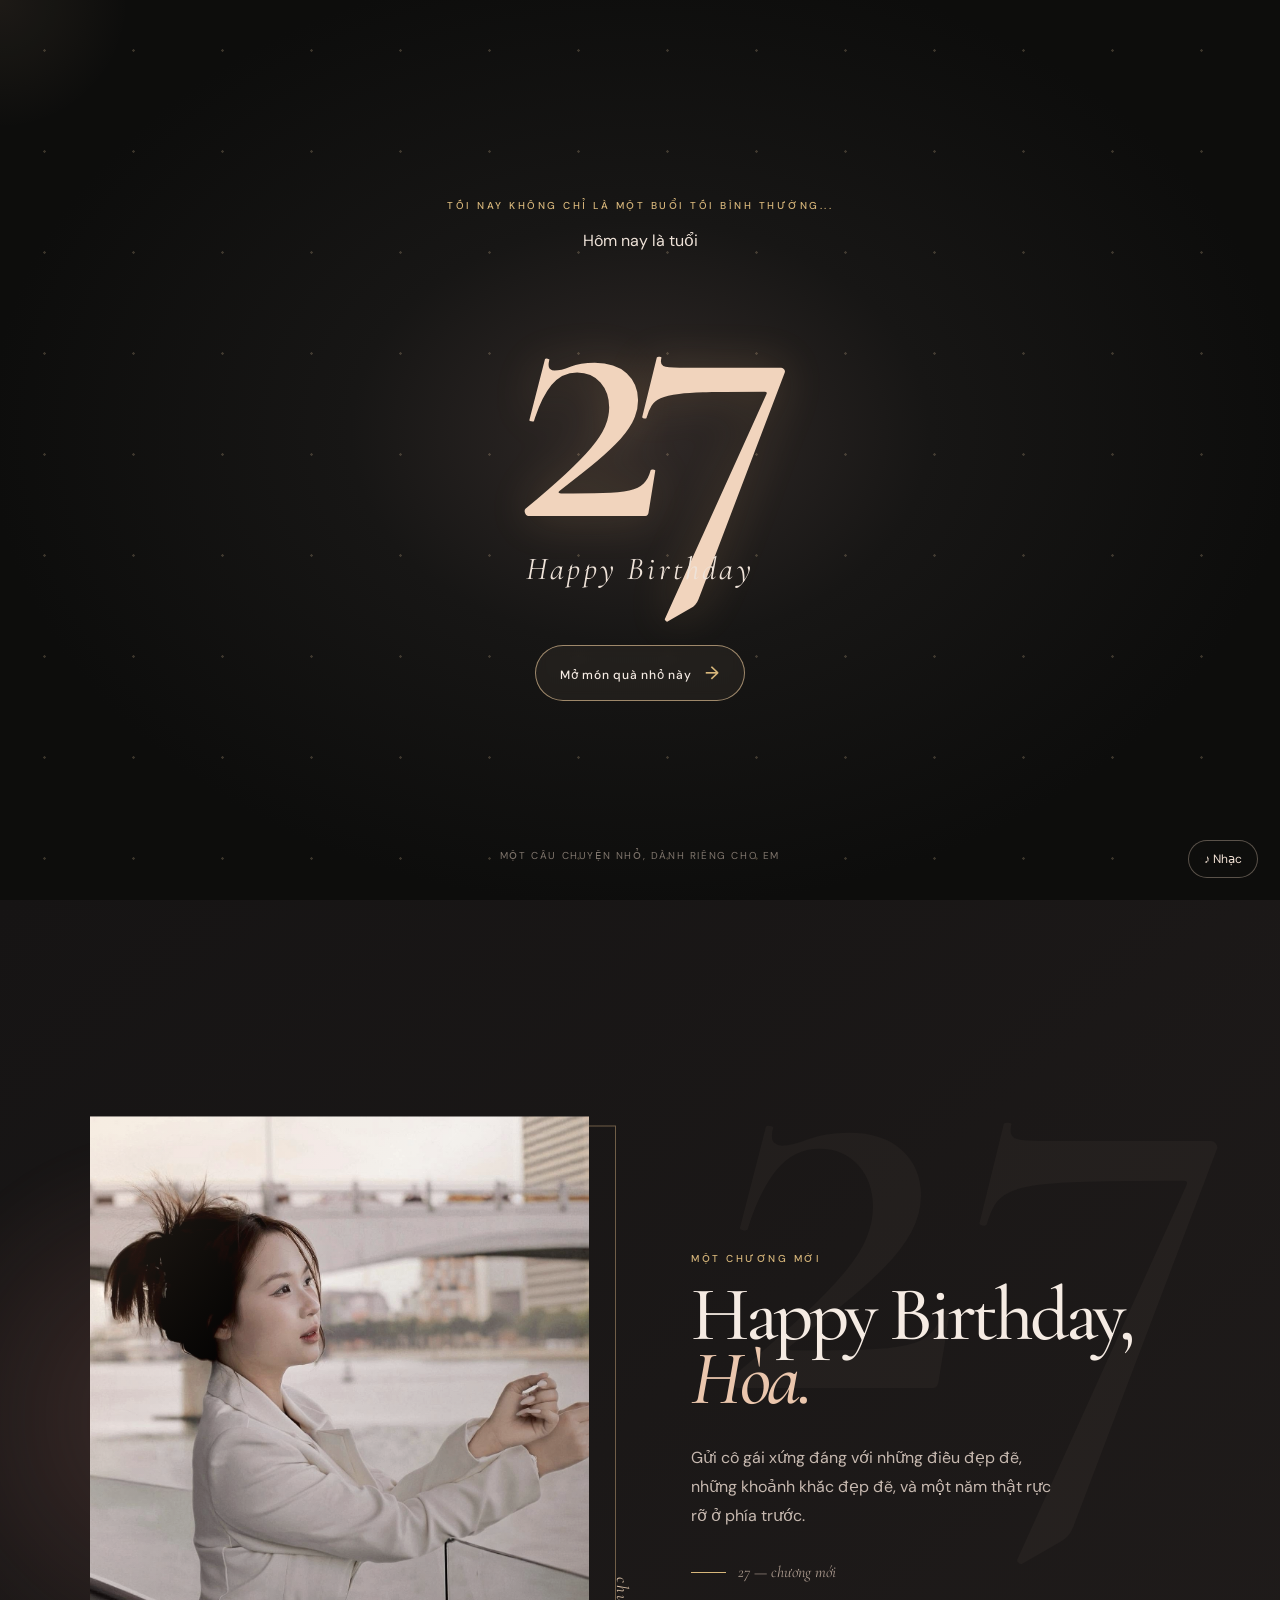
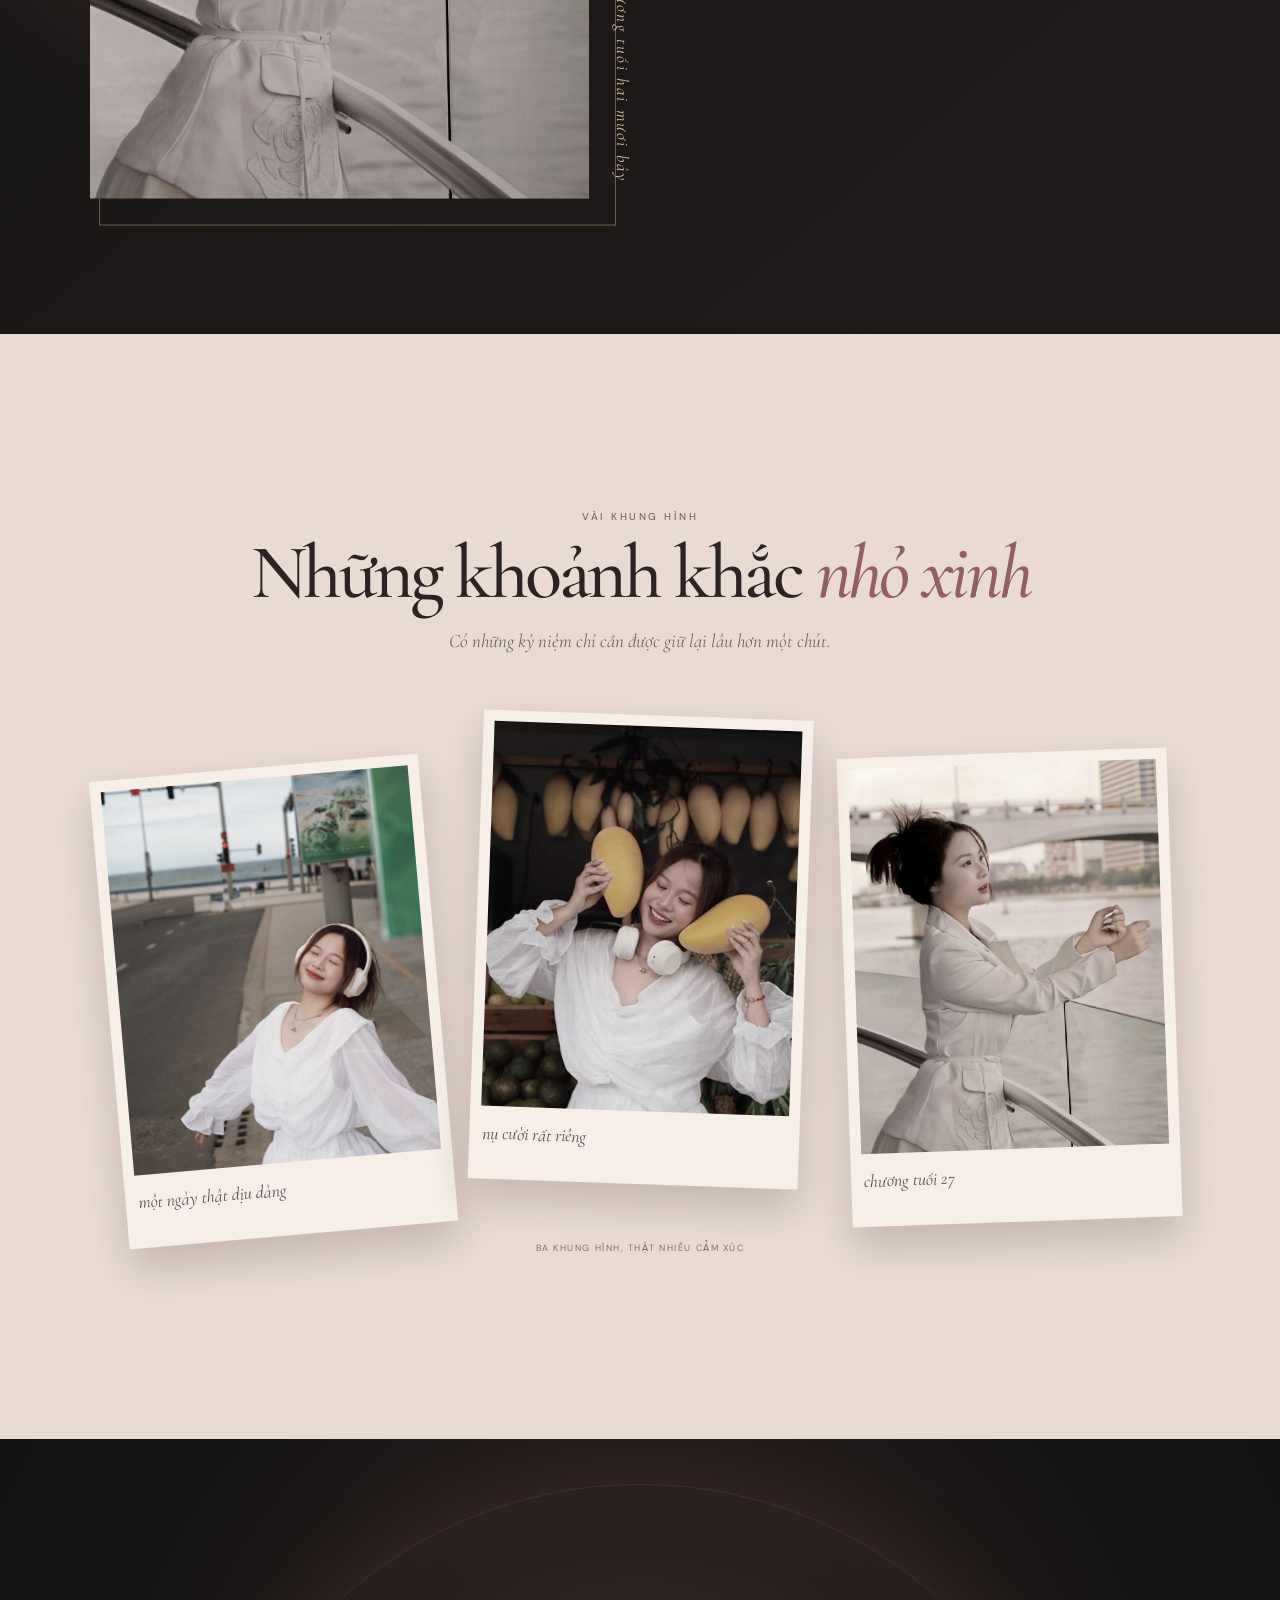
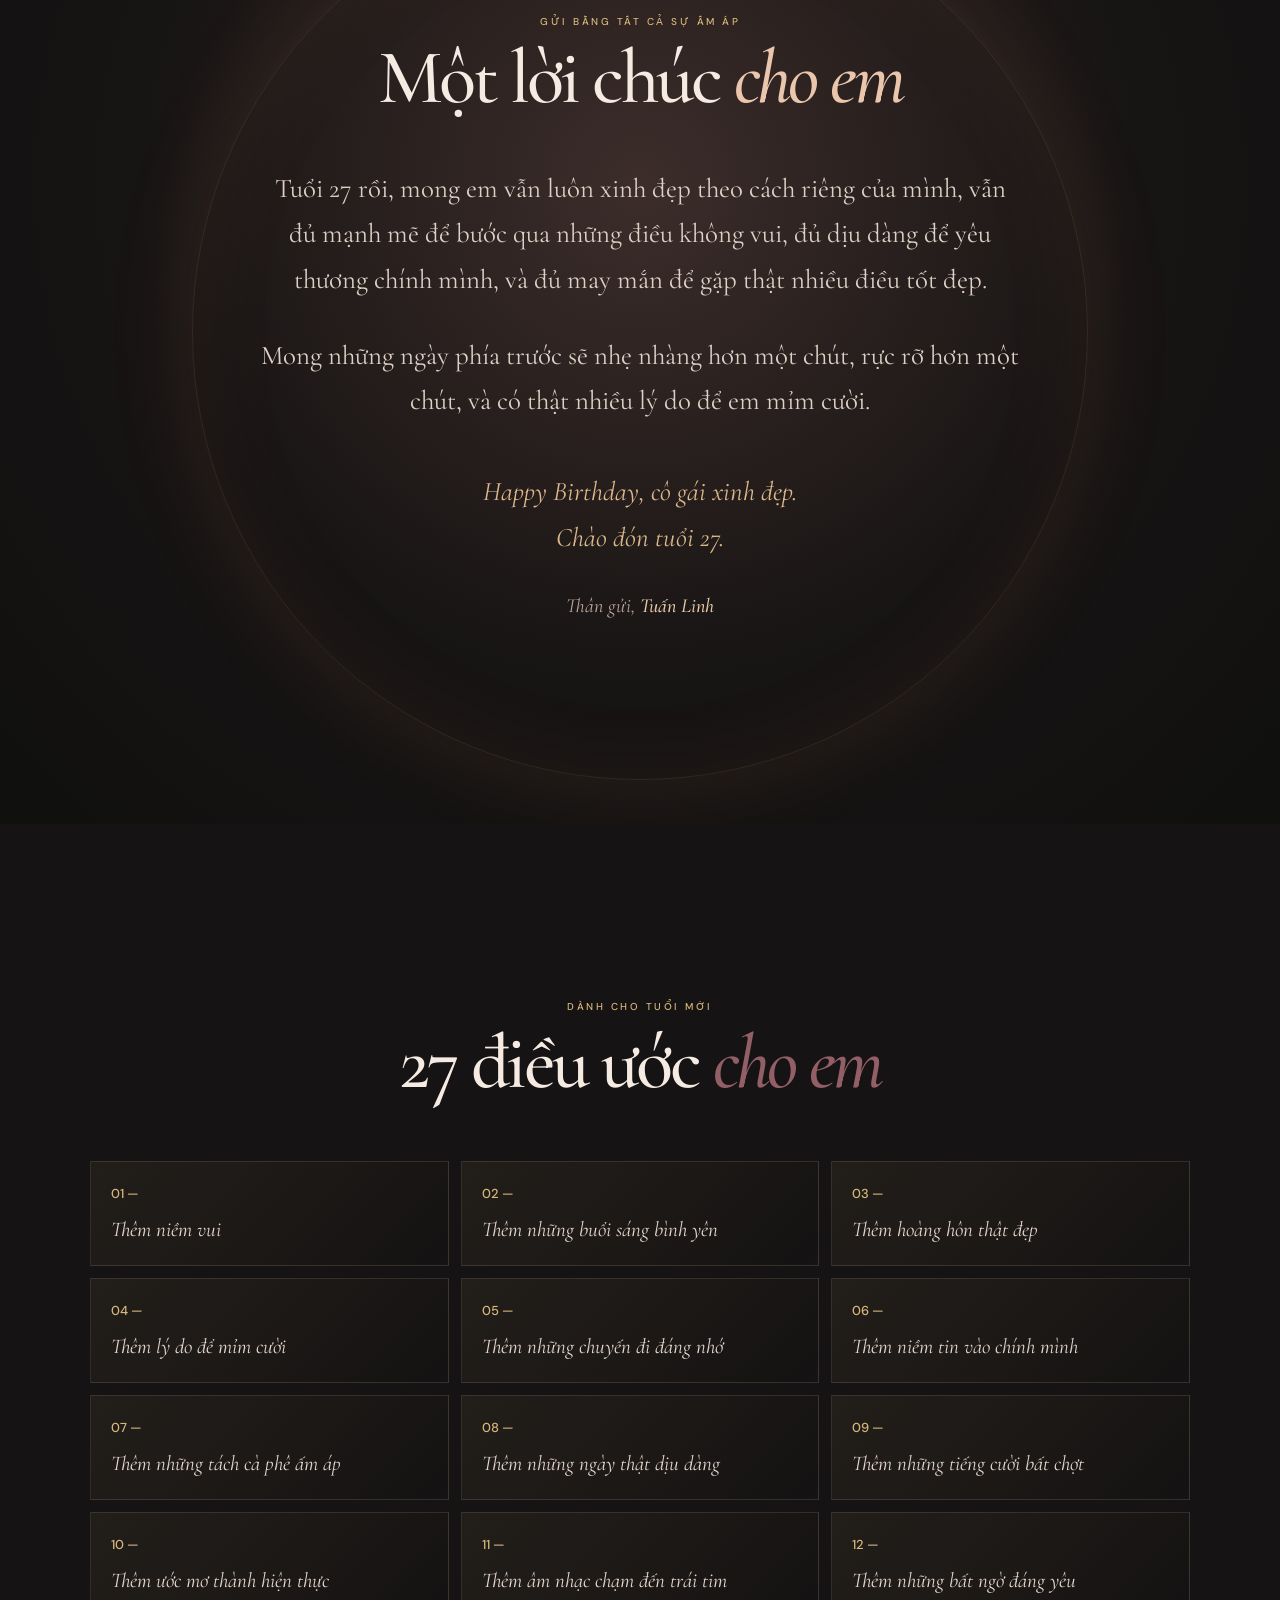
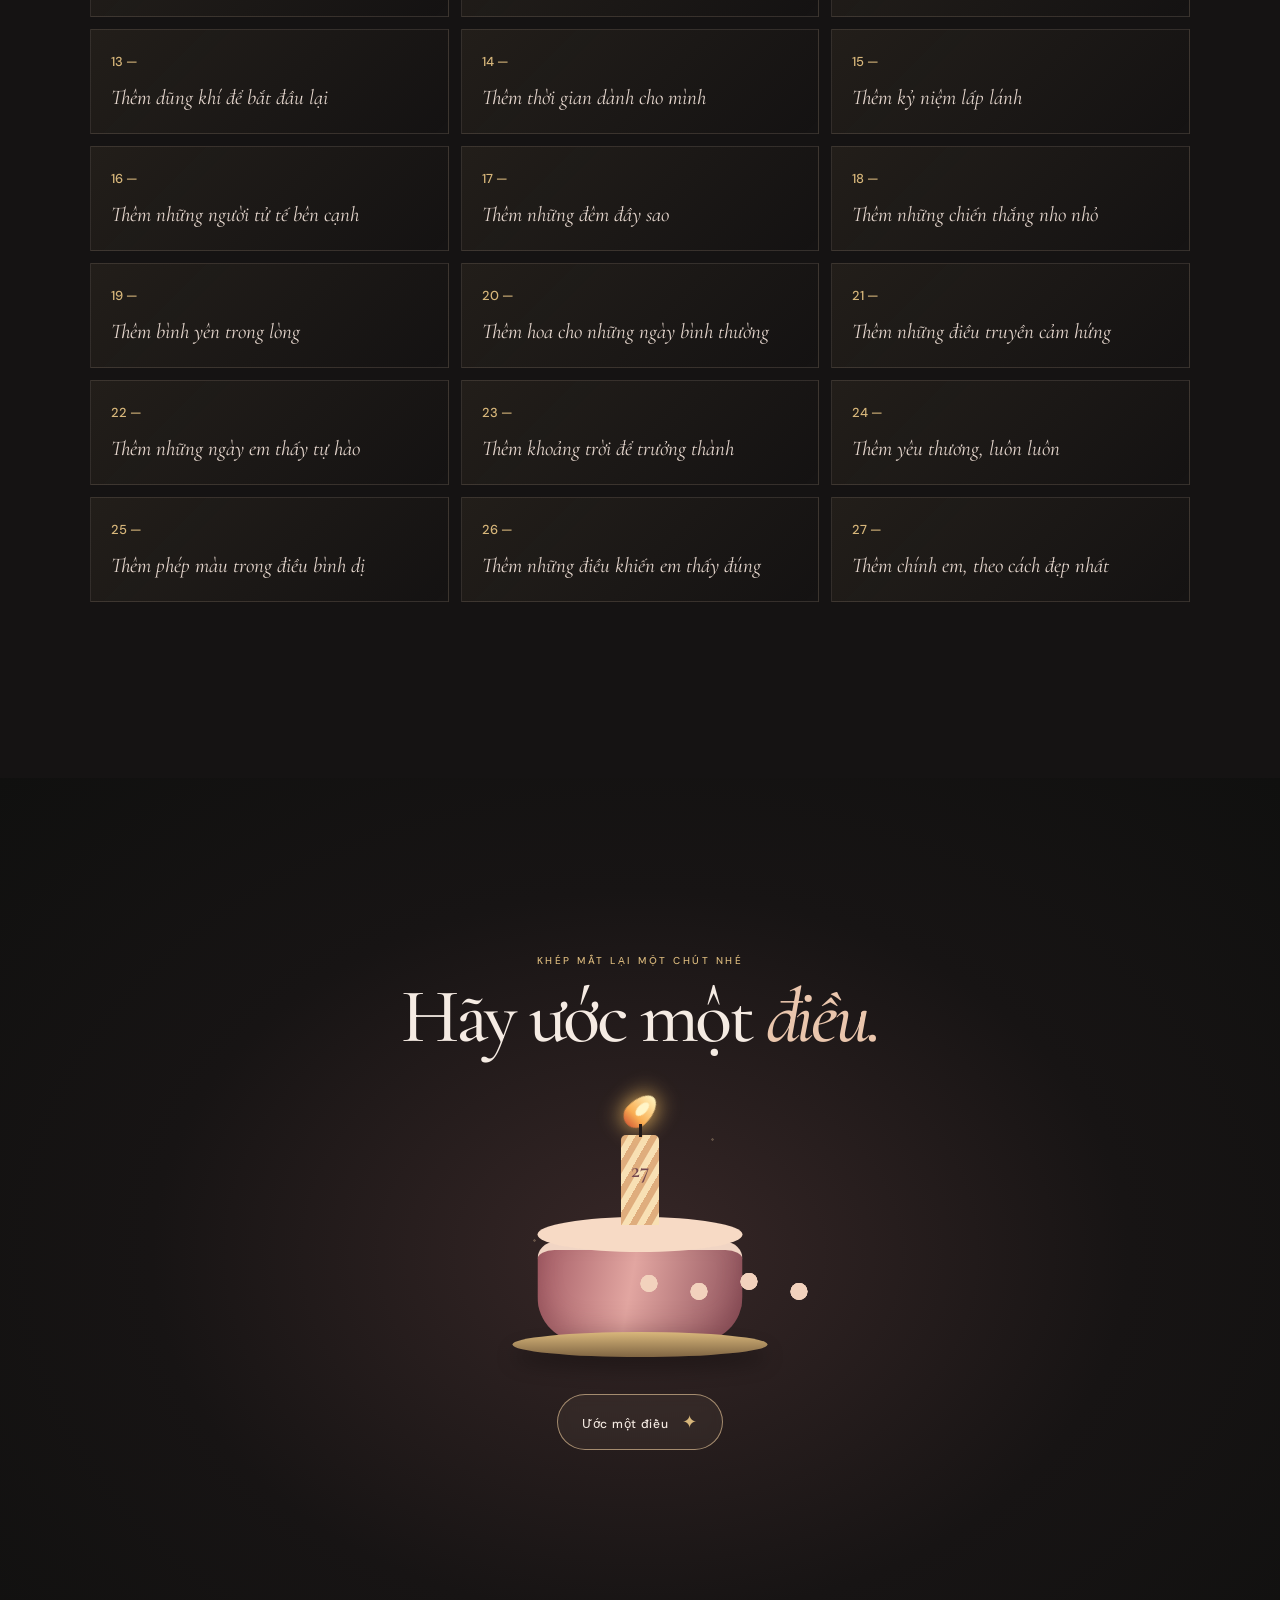
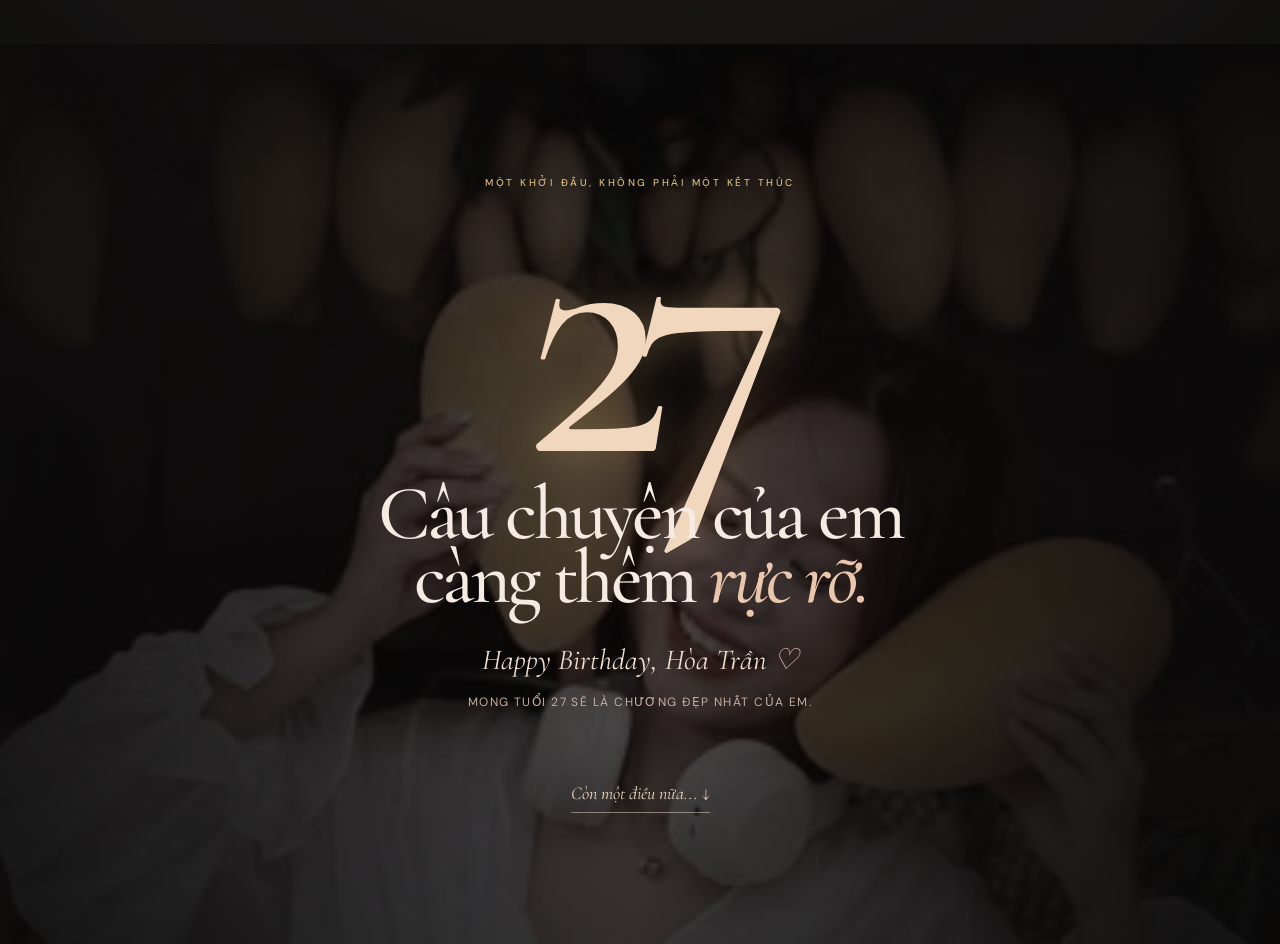
==== commit 9ec08c21: "update" ====
--- a/index.html
+++ b/index.html
@@ -88,7 +88,7 @@
       <div class="final-photo"></div><div class="final-shade"></div><div class="final-content">
         <p class="eyebrow reveal">Một khởi đầu, không phải một kết thúc</p><div class="final-number reveal">27</div>
         <h2 class="reveal">Câu chuyện của em<br>càng thêm <em>rực rỡ.</em></h2>
-        <p class="final-name reveal">Happy Birthday, Hòa Trần <span>♡</span></p><p class="final-sub reveal">Mong chương tuổi 27 sẽ là chương đẹp nhất của em.</p>
+        <p class="final-name reveal">Happy Birthday, Hòa Trần <span>♡</span></p><p class="final-sub reveal">Mong tuổi 27 sẽ là chương đẹp nhất của em.</p>
         <button class="text-button reveal" id="oneMore">Còn một điều nữa... <span>↓</span></button>
       </div>
     </section>
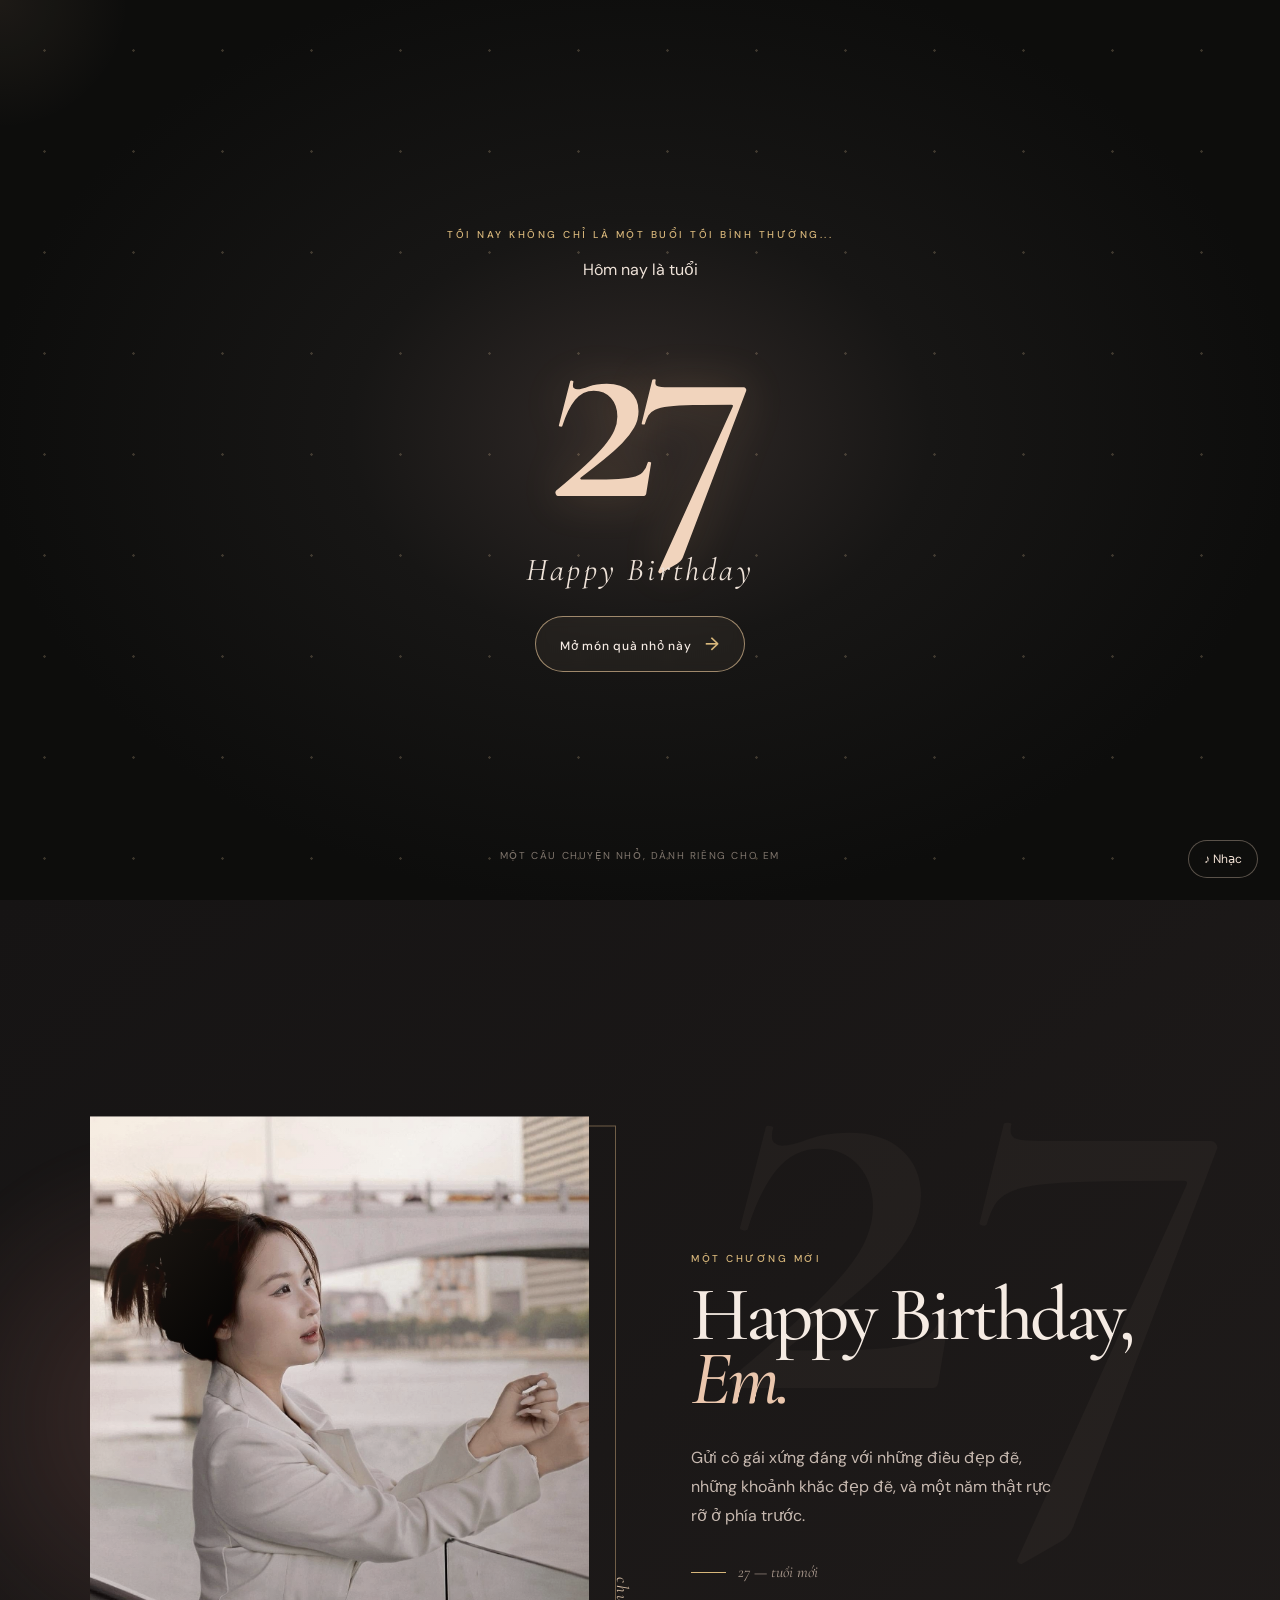
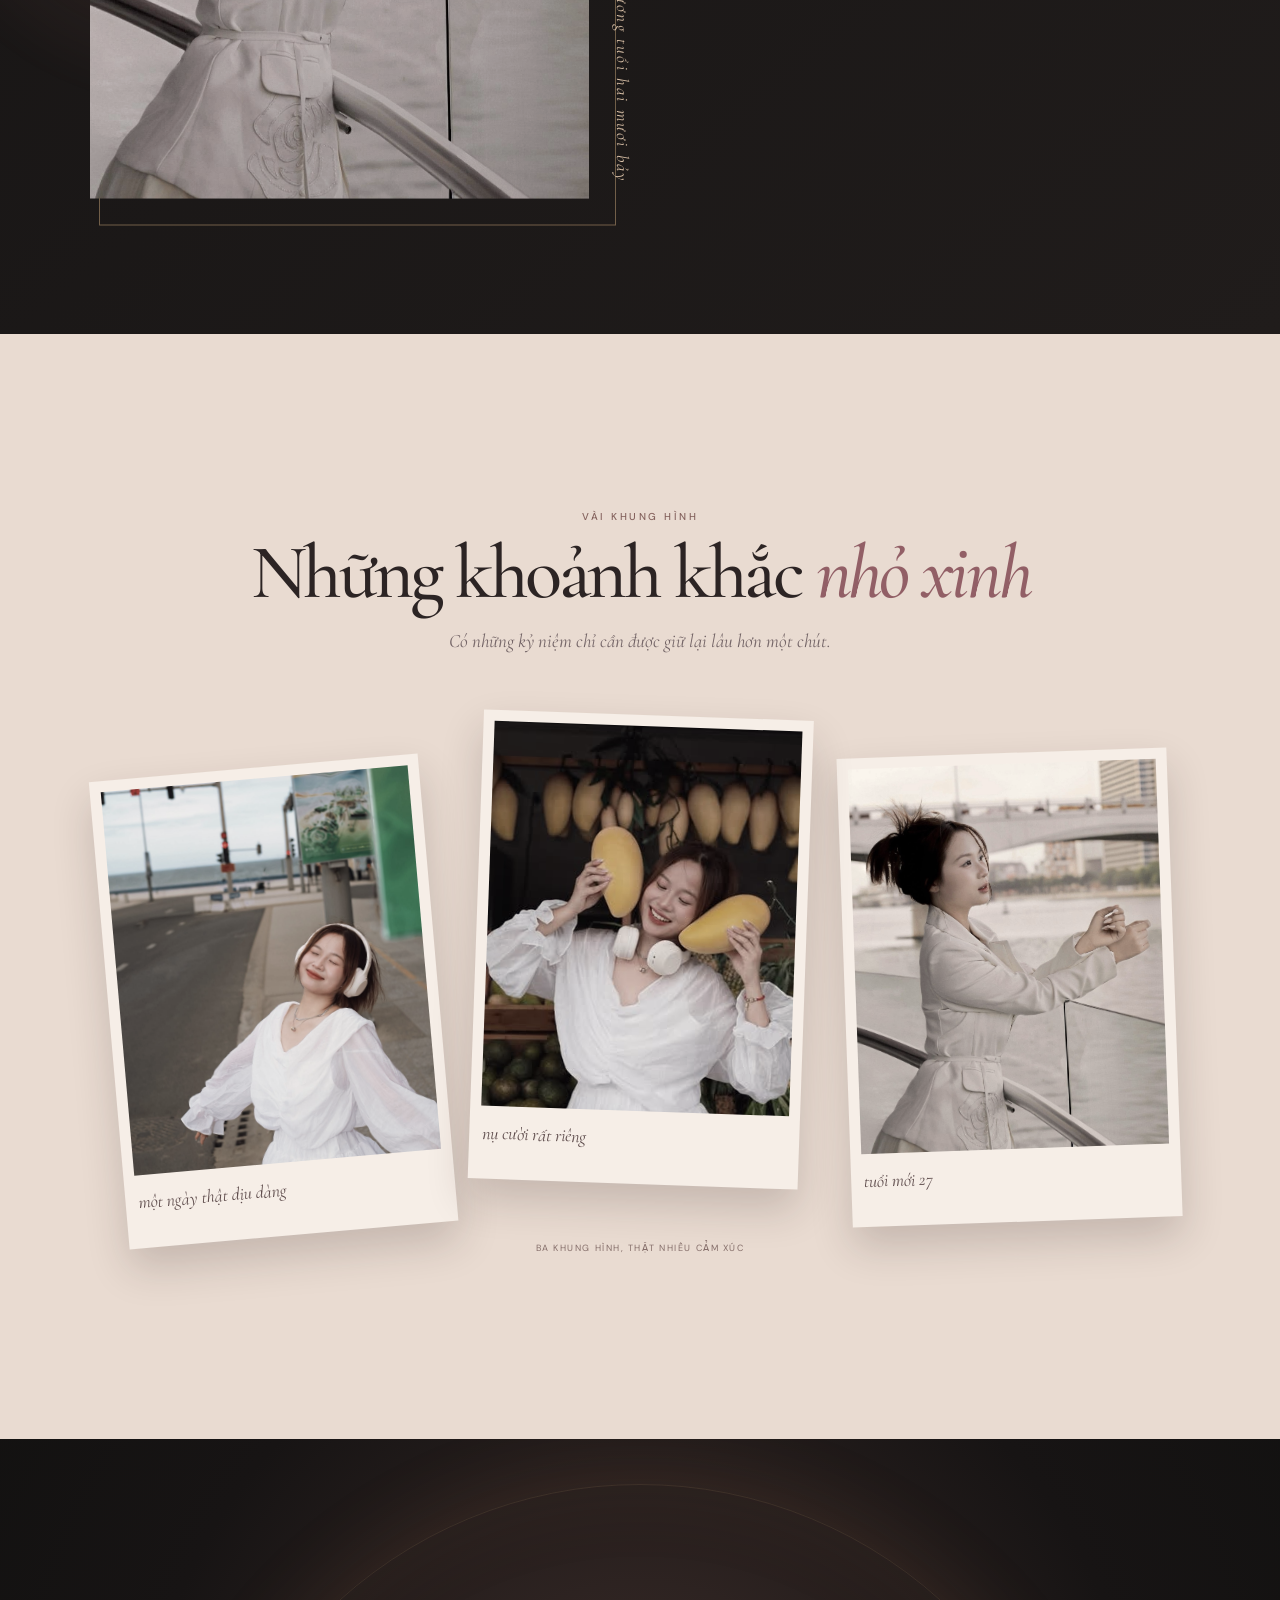
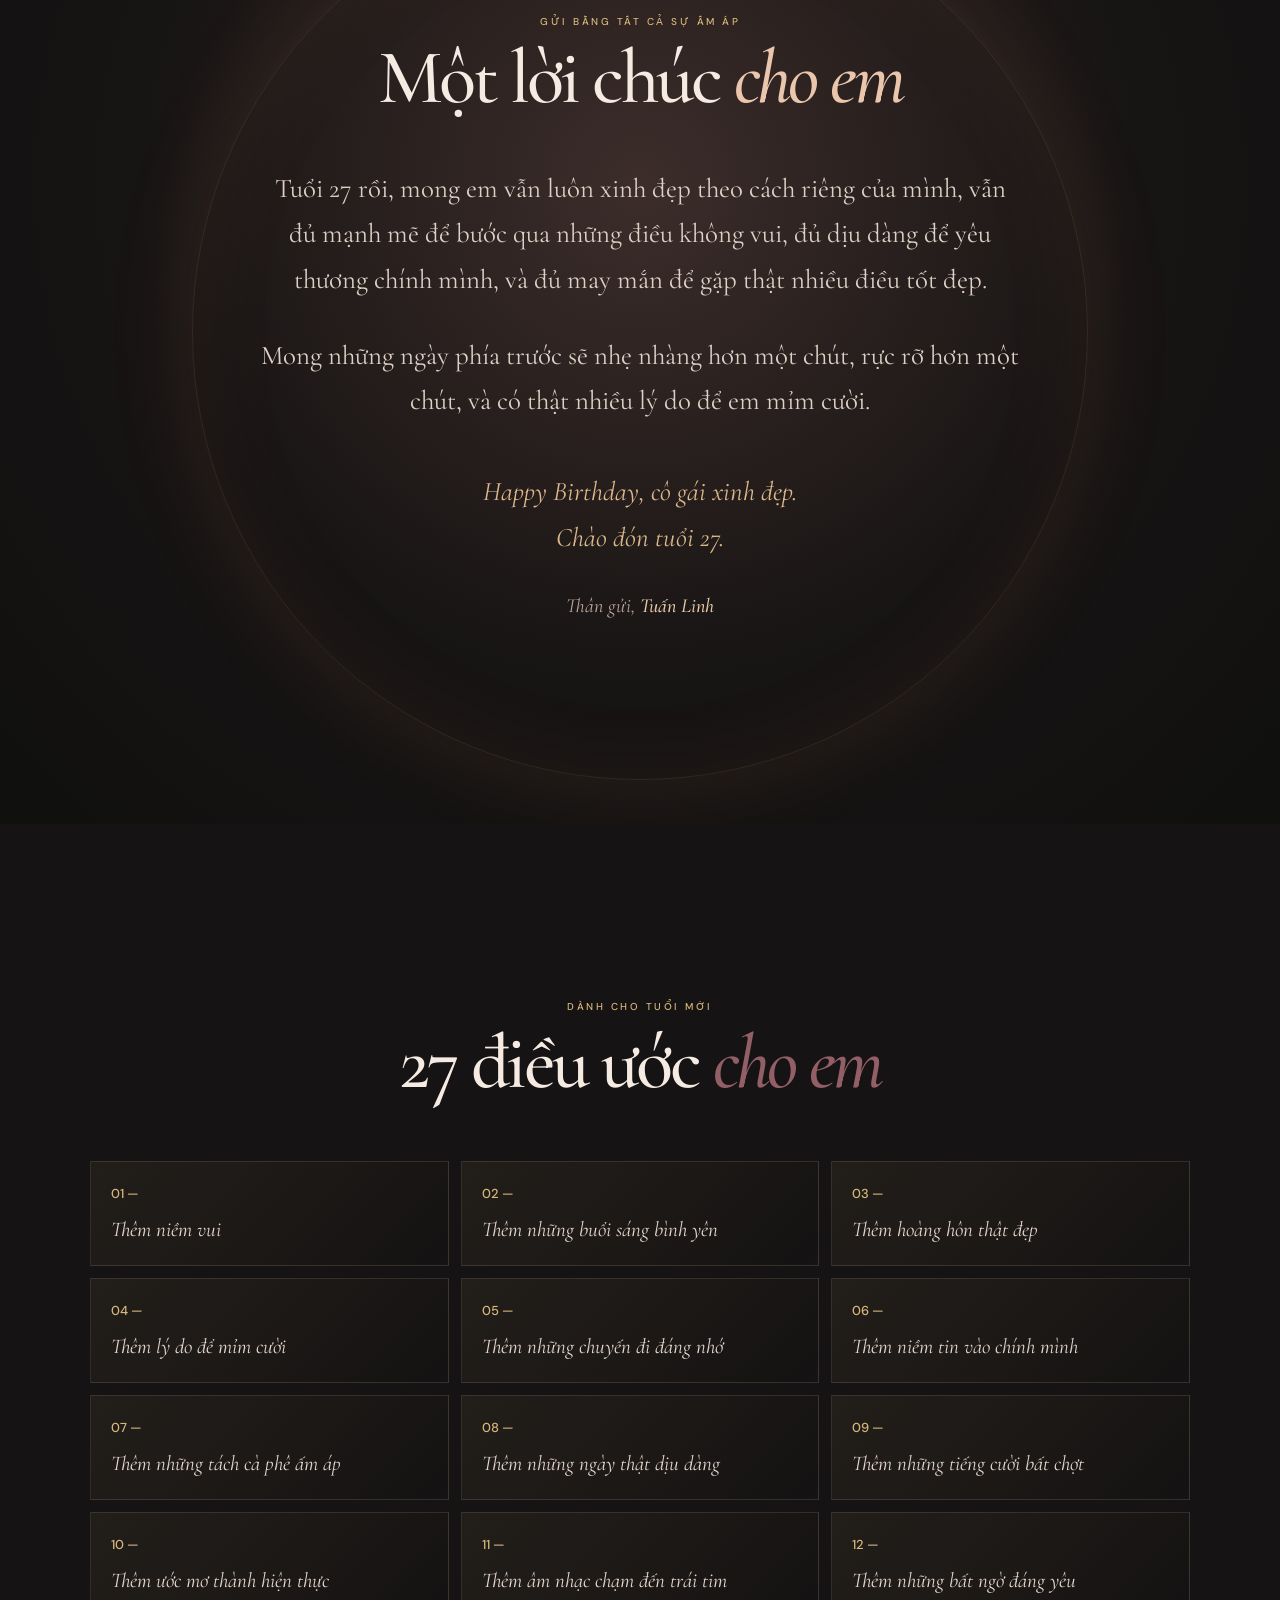
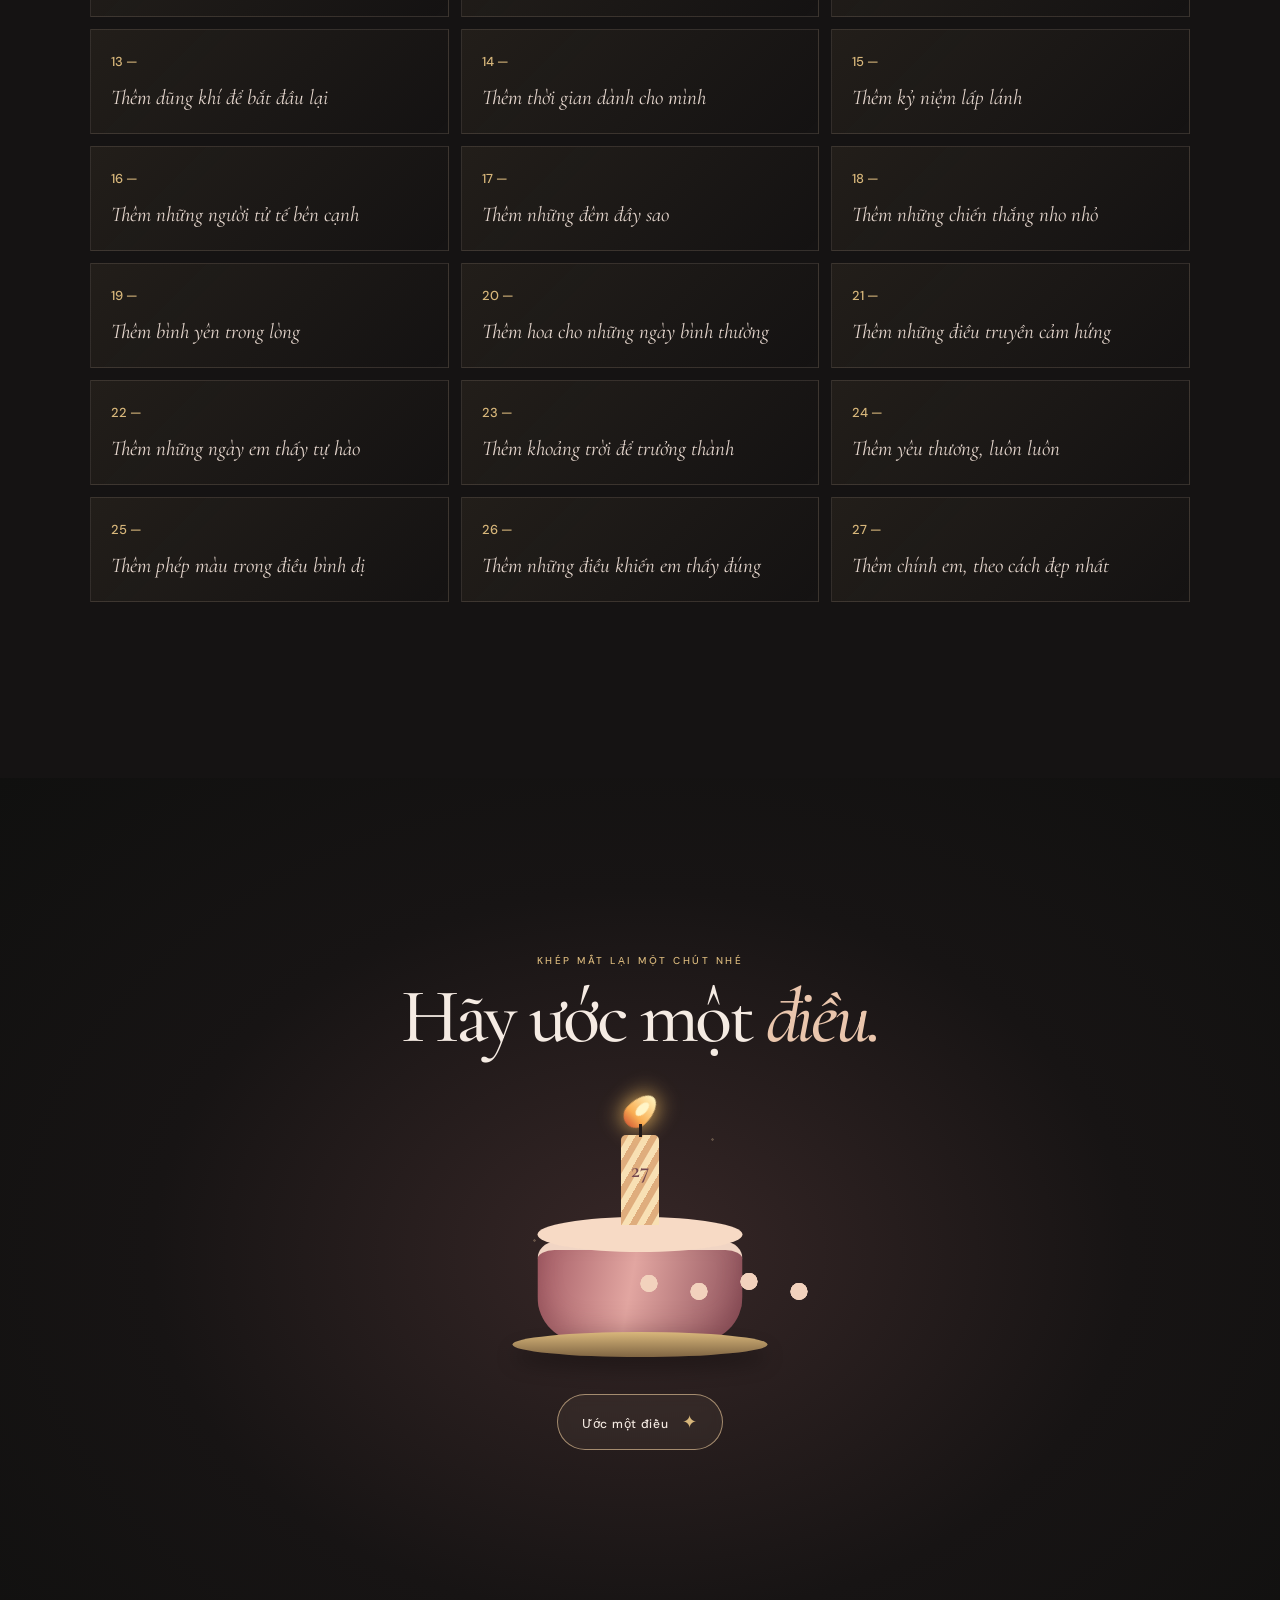
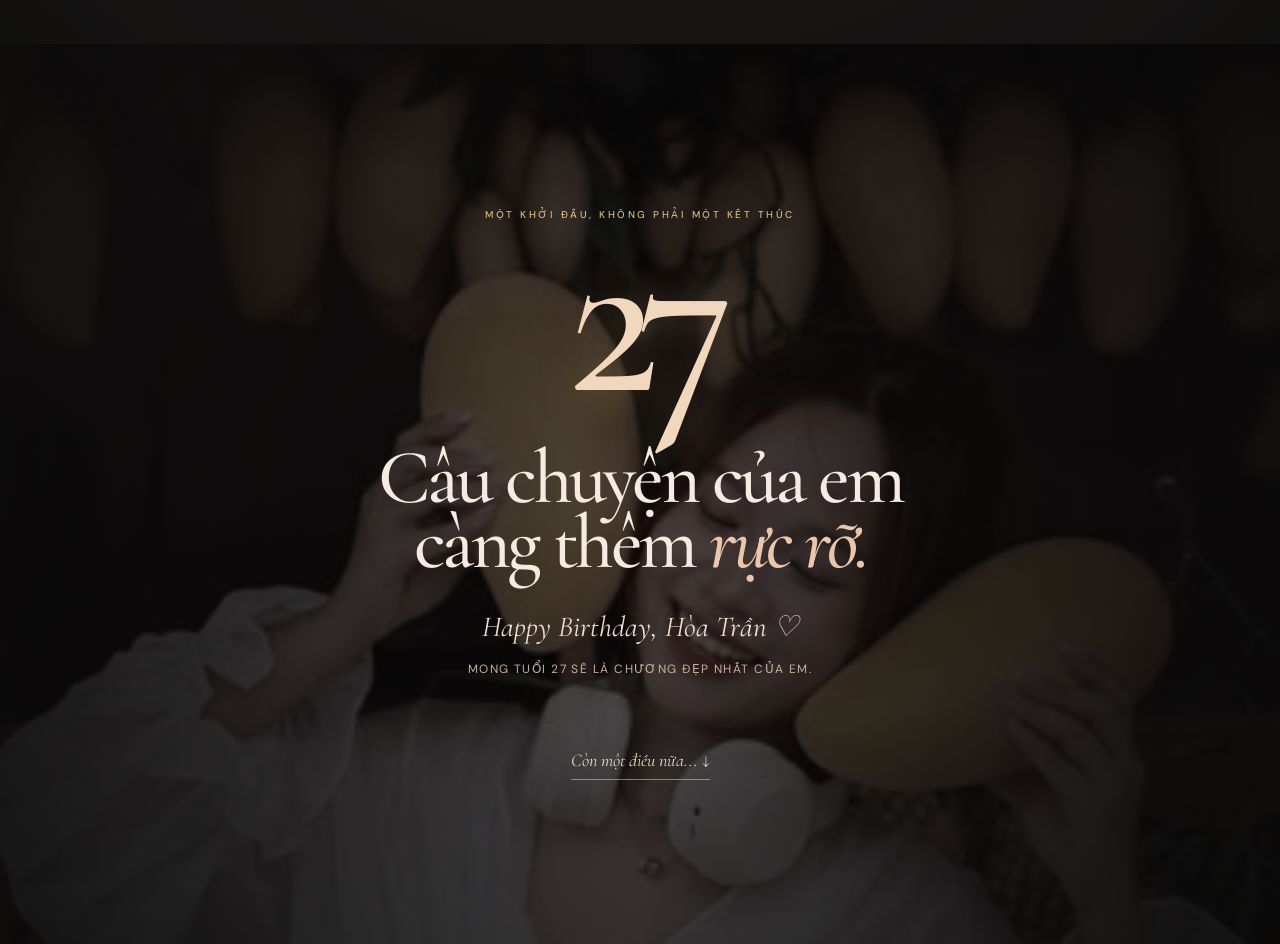
==== commit 480134b2: "update" ====
--- a/index.html
+++ b/index.html
@@ -12,7 +12,7 @@
   <link rel="stylesheet" href="overrides.css">
 </head>
 <body>
-  <div class="loader" id="loader" aria-label="Đang mở thiệp"><span></span><p>gửi Hòa</p></div>
+  <div class="loader" id="loader" aria-label="Đang mở thiệp"><span></span><p>gửi Em</p></div>
   <div class="cursor-glow" aria-hidden="true"></div>
   <canvas id="sky" aria-hidden="true"></canvas>
 
@@ -35,9 +35,9 @@
       <figure class="hero-photo parallax-photo"><img src="assets/photos/photo3.jpg" alt="Hòa Trần"><figcaption>chương tuổi hai mươi bảy</figcaption></figure>
       <div class="hero-copy reveal">
         <p class="eyebrow">Một chương mới</p>
-        <h2>Happy Birthday,<br><em>Hòa.</em></h2>
+        <h2>Happy Birthday,<br><em>Em.</em></h2>
         <p>Gửi cô gái xứng đáng với những điều đẹp đẽ, những khoảnh khắc đẹp đẽ, và một năm thật rực rỡ ở phía trước.</p>
-        <div class="hero-rule"><span></span> 27 — chương mới</div>
+        <div class="hero-rule"><span></span> 27 — tuổi mới</div>
       </div>
       <div class="light-leak"></div>
     </section>
@@ -47,7 +47,7 @@
       <div class="film-strip">
         <article class="memory card-tilt m1"><img src="assets/photos/photo1.jpg" alt="Hòa Trần"><span>một ngày thật dịu dàng</span></article>
         <article class="memory card-tilt m2"><img src="assets/photos/photo2.jpg" alt="Hòa Trần"><span>nụ cười rất riêng</span></article>
-        <article class="memory card-tilt m3"><img src="assets/photos/photo3.jpg" alt="Hòa Trần"><span>chương tuổi 27</span></article>
+        <article class="memory card-tilt m3"><img src="assets/photos/photo3.jpg" alt="Hòa Trần"><span> tuổi mới 27</span></article>
       </div>
       <p class="gallery-note reveal">ba khung hình, thật nhiều cảm xúc</p>
     </section>
@@ -97,8 +97,8 @@
   <button class="music-toggle" id="musicToggle" aria-label="Bật nhạc">♪ <span>Nhạc</span></button>
   <div class="envelope-overlay" id="envelopeOverlay" aria-hidden="true">
     <button class="close-envelope" id="closeEnvelope" aria-label="Đóng">×</button>
-    <p class="eyebrow">Một lời nhắn cuối</p>
-    <div class="envelope" id="envelope"><div class="envelope-flap"></div><div class="envelope-front"></div><article class="envelope-letter"><p>Dù điều gì xảy ra tiếp theo,<br>mong cuộc sống sẽ cho em<br>thêm nhiều lý do để mỉm cười.</p><span>Happy Birthday ♡</span><small>— Tuấn Linh</small></article></div>
+    <p class="eyebrow">Một lời chúc nhỏ anh dành riêng cho em</p>
+    <div class="envelope" id="envelope"><div class="envelope-flap"></div><div class="envelope-front"></div><span class="birthday-seal"><i>27</i></span><article class="envelope-letter"><p>Dù điều gì xảy ra tiếp theo,<br>mong cuộc sống sẽ cho em<br>thêm nhiều lý do để mỉm cười.</p><span>Happy Birthday ♡</span><small>— Tuấn Linh</small></article></div>
     <p class="tap-note">chạm vào phong bì</p>
   </div>
   <script src="script.js"></script>
--- a/overrides.css
+++ b/overrides.css
@@ -24,3 +24,114 @@
 /* Đặt lời ước vào vùng trống, không che chiếc bánh. */
 .wish-magic { align-items: end; padding-bottom: 6vh; }
 @media (max-width: 720px) { .wish-magic { padding-bottom: 5vh; } }
+
+/* Phiên bản cao trào của khoảnh khắc ước nguyện. */
+.wish-magic.active { background: radial-gradient(ellipse at 50% 48%, rgba(246,204,139,.14), transparent 37%); }
+.wish-magic::before, .wish-magic::after { content: ""; position: absolute; left: 50%; top: 47%; border-radius: 50%; pointer-events: none; }
+.wish-magic::before { width: 14px; height: 14px; background: #fff0c4; box-shadow: 0 0 38px 16px rgba(245,196,121,.75), 0 0 120px 52px rgba(210,144,109,.16); opacity: 0; }
+.wish-magic::after { width: min(84vw,760px); height: min(84vw,760px); transform: translate(-50%,-50%) rotate(-18deg); border: 1px solid rgba(246,218,166,.1); background: repeating-radial-gradient(circle at center, transparent 0 38px, rgba(248,217,162,.06) 39px 40px, transparent 41px 77px); opacity: 0; }
+.wish-magic.active::before { animation: wishCore 2.2s ease-out forwards; }
+.wish-magic.active::after { animation: wishAura 5.2s .12s ease-out forwards; }
+.wish-magic p { width: min(92vw,620px); padding: 18px 24px; border-top: 1px solid rgba(246,219,176,.35); border-bottom: 1px solid rgba(246,219,176,.35); background: linear-gradient(90deg, transparent, rgba(35,25,25,.46), transparent); text-shadow: 0 2px 18px #130f0e; }
+.wish-magic.active p { animation: magicWordsStay .75s .45s cubic-bezier(.16,1,.3,1) forwards, wishTextGlow 2.7s 1.2s ease-in-out infinite; }
+.wish-spark { animation-delay: var(--delay); }
+.wish-comet { width: calc(var(--s) * 1.25); height: calc(var(--s) * 1.25); box-shadow: 0 0 13px 3px currentColor, -24px 9px 19px -7px currentColor; }
+.wish-comet::after { content: ""; position: absolute; right: 42%; top: 42%; width: 46px; height: 1px; background: linear-gradient(90deg, transparent, currentColor); transform: rotate(-22deg); transform-origin: right; opacity: .75; }
+@keyframes magicWordsStay { from { opacity: 0; transform: translateY(18px) scale(.94); } to { opacity: 1; transform: translateY(0) scale(1); } }
+@keyframes wishTextGlow { 0%,100% { filter: brightness(.94); box-shadow: 0 0 0 rgba(239,199,134,0); } 50% { filter: brightness(1.18); box-shadow: 0 8px 35px rgba(239,199,134,.12); } }
+@keyframes wishCore { 0% { opacity: 0; transform: translate(-50%,-50%) scale(.4); } 17% { opacity: 1; } 100% { opacity: 0; transform: translate(-50%,-50%) scale(4.7); } }
+@keyframes wishAura { 0% { opacity: 0; transform: translate(-50%,-50%) rotate(-18deg) scale(.35); } 18% { opacity: .95; } 100% { opacity: 0; transform: translate(-50%,-50%) rotate(75deg) scale(1.16); } }
+
+/* Phong bì chúc mừng phiên bản quà tặng sinh nhật. */
+.envelope-overlay { background: radial-gradient(circle at 50% 40%, #382526 0, #171111 43%, #090909 100%); overflow: hidden; }
+.envelope-overlay::before { content: "27"; position: absolute; left: 50%; top: 47%; transform: translate(-50%,-50%); color: rgba(237,204,159,.055); font: 500 min(74vw,820px)/1 var(--serif); letter-spacing: -.1em; text-shadow: 0 0 90px rgba(221,170,113,.14); }
+.envelope-overlay::after { content: "✦  ·  ✧  ·  ✦  ·  ✧  ·  ✦  ·  ✧  ·  ✦"; position: absolute; top: 12%; width: 100%; color: rgba(242,211,169,.55); letter-spacing: 2.8vw; font-size: 14px; animation: envelopeStars 5s ease-in-out infinite; }
+.envelope-overlay > .eyebrow { position: relative; z-index: 6; margin-bottom: 8px; color: #efca94; }
+.envelope-overlay.open > .eyebrow { opacity: 0; transform: translateY(-14px); transition: opacity .38s ease, transform .38s ease; pointer-events: none; }
+.envelope { width: min(390px,87vw); height: 258px; margin: 16px auto 24px; background: linear-gradient(135deg,#a55e62,#e0a38e 47%,#8a4e55); border: 1px solid rgba(252,220,171,.78); box-shadow: 0 0 0 8px rgba(215,169,122,.08), 0 28px 65px rgba(0,0,0,.6), 0 0 50px rgba(234,174,112,.21); overflow: visible; }
+.envelope::before { content: ""; position: absolute; z-index: 5; inset: -15px; border: 1px solid rgba(237,199,149,.2); pointer-events: none; }
+.envelope::after { content: ""; position: absolute; z-index: 1; inset: 11px; border: 1px solid rgba(255,230,194,.24); pointer-events: none; }
+.envelope-front { background: linear-gradient(145deg,#d59a87 0,#a35c61 57%,#7f4852 100%); }
+.envelope-front::before { content: ""; position: absolute; z-index: 4; left: calc(50% - 6px); top: 48%; width: 12px; height: 53%; background: linear-gradient(90deg,#a6773f,#f8dea4 46%,#a27338); box-shadow: 0 0 9px rgba(255,220,164,.35); }
+.envelope-front::after { content: "27"; position: absolute; z-index: 7; left: 50%; top: 55%; transform: translate(-50%,-50%); display:grid; place-items:center; width: 60px; height: 60px; border-radius:50%; color:#fff1ce; background: radial-gradient(circle at 35% 28%,#f5d893,#ba7741 48%,#7b3f38 53%,#9f5b49 100%); border: 2px solid #f6dc9e; box-shadow: 0 4px 0 #6f3939,0 8px 14px rgba(33,12,16,.48), inset 0 0 0 4px rgba(111,54,52,.45); font: 600 32px var(--serif); text-shadow: 0 1px 1px #85513e; }
+.envelope-flap { height: 143px; background: linear-gradient(135deg,#f0ba9f,#bd7370 52%,#854953); border-bottom: 1px solid rgba(255,225,179,.5); box-shadow: 0 8px 18px rgba(58,21,27,.23); }
+.envelope-flap::after { content: "Happy Birthday"; position: absolute; left: 50%; top: 28px; transform: translateX(-50%); color: rgba(255,238,209,.82); font: italic 21px var(--serif); letter-spacing: .04em; white-space: nowrap; text-shadow: 0 1px 5px rgba(92,41,41,.55); }
+.envelope-letter { left: 18px; right: 18px; bottom: 13px; height: 214px; padding: 48px 22px 24px; border: 1px solid rgba(189,143,110,.45); background: linear-gradient(135deg,#fff8eb,#f1ded0 52%,#ead1c1); box-shadow: inset 0 0 42px rgba(183,123,89,.12); }
+.envelope-letter::before { content: "MỘT LỜI CHÚC NHỎ ANH DÀNH RIÊNG CHO EM"; position:absolute; left: 20px; right:20px; top:17px; padding-bottom:10px; border-bottom:1px solid rgba(147,85,77,.32); color:#a46b5f; font: 500 8px var(--sans); letter-spacing:.16em; }
+.envelope-letter::after { content:"✦"; position:absolute; right:17px; bottom:14px; color:#b67857; font-size:16px; }
+.envelope-letter p { font-size: 19px; line-height: 1.25; color:#5a3e40; }
+.envelope-letter span { display:block; font-size:18px; color:#a35358; }
+.envelope-letter small { color:#80514e; }
+.envelope.open { animation: envelopeLift .7s cubic-bezier(.16,1,.3,1) forwards; }
+.envelope.open .envelope-front::after { animation: sealFloat .9s .1s ease forwards; }
+.envelope.open .envelope-letter { box-shadow: 0 23px 43px rgba(0,0,0,.27), inset 0 0 42px rgba(183,123,89,.12); }
+.tap-note { position: relative; z-index: 6; color:#d7ad7f; letter-spacing:.08em; text-transform:uppercase; font: 10px var(--sans); }
+@keyframes envelopeStars { 0%,100% { opacity:.35; transform:translateY(0); } 50% { opacity:.85; transform:translateY(-7px); } }
+@keyframes envelopeLift { to { transform: translateY(-8px); } }
+@keyframes sealFloat { to { transform: translate(-50%,-70%) scale(.75); opacity:0; } }
+@media (max-width:720px) { .envelope { transform: scale(.87); margin:-1px auto 4px; } .envelope.open { transform: translateY(-8px) scale(.87); } .envelope-overlay::after { top:9%; letter-spacing: 2vw; } }
+
+/* Ngôi sao trang trí luôn nằm ở góc dưới, không che phần ký tên. */
+.envelope-letter::after { right: 19px; bottom: 18px; transform: none; }
+.envelope.open .envelope-letter::after { right: 19px; bottom: 18px; transform: none; }
+
+/* Phong bì mới: nắp, thân và con dấu là các lớp riêng để mép luôn khít. */
+.envelope { overflow: visible; border-radius: 2px; background: linear-gradient(145deg,#e5aa92,#9b565d); }
+.envelope-front { inset: 0; z-index: 3; clip-path: none; overflow: hidden; background: linear-gradient(135deg,#d89582 0%,#b76d6c 46%,#925058 100%); border: 1px solid rgba(255,225,187,.66); }
+.envelope-front::before { content: ""; z-index: 2; left: calc(50% - 5px); top: 56%; width: 10px; height: 44%; background: linear-gradient(90deg,#9f6c31,#ffe29d 48%,#a86d2d); box-shadow: 0 0 10px rgba(255,223,157,.42); }
+.envelope-front::after { content: ""; display: block; z-index: 1; left: 0; top: 0; width: 100%; height: 100%; transform: none; border: 0; border-radius: 0; background: linear-gradient(135deg,rgba(255,235,204,.13),transparent 43%,rgba(69,28,38,.12)); box-shadow: none; }
+.envelope-flap { z-index: 6; height: 145px; width: 100%; top: 0; clip-path: polygon(0 0,100% 0,50% 100%); background: linear-gradient(145deg,#f0b9a0,#bf7270 58%,#914e58); border: 0; box-shadow: 0 7px 16px rgba(48,17,24,.31); }
+.envelope-flap::after { top: 26px; }
+.birthday-seal { position: absolute; z-index: 9; left: 50%; top: 56.2%; transform: translate(-50%,-50%); width: 62px; height: 62px; display:grid; place-items:center; border-radius: 50%; color:#fff0c5; background: radial-gradient(circle at 35% 27%,#ffe9ac 0 6%,#d69750 31%,#a45648 56%,#71363c 100%); border: 2px solid #ffe4a8; box-shadow: 0 3px 0 #663037,0 8px 15px rgba(29,8,13,.56),inset 0 0 0 5px rgba(102,45,44,.52),inset 0 0 16px rgba(255,225,158,.42); font: 600 33px var(--serif); text-shadow: 0 1px 2px #6b3838; transition: opacity .36s ease,transform .6s cubic-bezier(.16,1,.3,1); }
+.envelope.open .birthday-seal { opacity: 0; transform: translate(-50%,-84%) scale(.72); }
+.envelope.open .envelope-letter { z-index: 7; height: 250px; transform: translateY(-110px); clip-path: polygon(0 0,100% 0,100% 58%,50% 100%,0 58%); }
+
+/* Lớp hoàn thiện: nắp phủ chồng 1px để không lộ khe; con dấu luôn nổi hoàn toàn phía trước. */
+.envelope .envelope-flap { left: -1px !important; right: -1px !important; top: -1px !important; width: auto !important; height: 151px !important; z-index: 20 !important; border: 0 !important; clip-path: polygon(0 0,100% 0,50% 100%) !important; }
+.envelope .envelope-front { clip-path: none !important; overflow: hidden !important; }
+.envelope .envelope-front::before, .envelope .envelope-front::after { content: "" !important; }
+.envelope .birthday-seal { z-index: 30 !important; top: 57.2% !important; overflow: visible !important; clip-path: none !important; isolation: isolate; }
+.envelope .birthday-seal::before { content: ""; position: absolute; inset: -5px; z-index: -1; border-radius: 50%; background: #6f373d; box-shadow: 0 5px 11px rgba(25,7,11,.52); }
+.envelope.open .envelope-flap { z-index: 5 !important; }
+
+/* Khi mở: nắp lật hẳn ra sau, lá thư luôn ở lớp trên cùng. */
+.envelope.open .envelope-flap { z-index: 1 !important; opacity: .32; transform: translateY(-92px) rotateX(180deg) !important; transform-origin: top center !important; }
+.envelope.open .envelope-front { z-index: 3 !important; }
+.envelope.open .envelope-letter { z-index: 40 !important; }
+
+/* Phong bì "Midnight Champagne" — cấu trúc mới, tối giản và sang trọng. */
+.envelope { width: min(430px,88vw) !important; height: 278px !important; border: 0 !important; border-radius: 4px !important; background: #bb7a78 !important; box-shadow: 0 0 0 1px rgba(247,217,172,.75), 0 0 0 10px rgba(100,59,54,.42), 0 26px 60px rgba(0,0,0,.6), 0 0 70px rgba(208,151,112,.18) !important; }
+.envelope::before { z-index: 60 !important; inset: -18px !important; border: 1px solid rgba(235,192,137,.32) !important; }
+.envelope::after { z-index: 4 !important; inset: 11px !important; border: 1px solid rgba(255,235,202,.38) !important; }
+.envelope .envelope-front { z-index: 5 !important; border: 0 !important; background: linear-gradient(135deg,#d99a89 0%,#bd7473 45%,#914d57 100%) !important; }
+.envelope .envelope-front::before { content: "" !important; z-index: 2 !important; left: 0 !important; top: 0 !important; width: 100% !important; height: 100% !important; background: linear-gradient(35deg,transparent 48%,rgba(255,236,207,.11) 49%,transparent 50%),linear-gradient(145deg,transparent 46%,rgba(76,30,39,.12) 47%,transparent 48%) !important; box-shadow: none !important; }
+.envelope .envelope-front::after { content: "" !important; z-index: 3 !important; inset: 0 !important; width: auto !important; height: auto !important; background: radial-gradient(circle at 50% 20%,rgba(255,241,212,.15),transparent 42%) !important; }
+.envelope .envelope-flap { z-index: 15 !important; left: 0 !important; right: 0 !important; top: 0 !important; width: 100% !important; height: 157px !important; opacity: 1 !important; transform: none !important; clip-path: polygon(0 0,100% 0,50% 100%) !important; background: linear-gradient(145deg,#efb7a0 0%,#c87573 54%,#8e4a55 100%) !important; box-shadow: inset 0 -1px 0 rgba(255,229,190,.48), 0 8px 15px rgba(55,17,25,.28) !important; }
+.envelope .envelope-flap::after { content: "Happy Birthday" !important; top: 30px !important; color: rgba(255,240,214,.9) !important; text-shadow: 0 2px 10px rgba(92,39,44,.44) !important; }
+.envelope .birthday-seal { z-index: 35 !important; top: 56.5% !important; width: 70px !important; height: 70px !important; border: 1px solid #f5d18c !important; background: radial-gradient(circle at 32% 24%,#e3ac68 0 7%,#a85b50 32%,#6a3039 66%,#4a222d 100%) !important; box-shadow: 0 0 0 4px #8c4649, 0 0 0 5px #e9bd76, 0 5px 0 #4b2029, 0 12px 21px rgba(20,4,9,.5), inset 0 0 0 5px rgba(57,19,27,.32) !important; font-size: 0 !important; }
+.envelope .birthday-seal::before { content: "" !important; inset: 8px !important; z-index: 1 !important; background: none !important; border: 1px solid rgba(255,220,147,.63); box-shadow: none !important; }
+.envelope .birthday-seal i { position:relative; z-index:2; color:#ffe6af; font: 600 30px/1 var(--serif); letter-spacing:-.08em; text-shadow:0 1px 2px #612b35; font-style:normal; }
+.envelope.open .envelope-flap { opacity: 0 !important; transform: translateY(-65px) !important; pointer-events:none; }
+.envelope.open .birthday-seal { opacity: 0 !important; transform: translate(-50%,-90%) scale(.72) !important; }
+.envelope.open .envelope-front { z-index: 5 !important; }
+.envelope.open .envelope-letter { z-index: 45 !important; height: 257px !important; transform: translateY(-119px) !important; clip-path: polygon(0 0,100% 0,100% 59%,50% 100%,0 59%) !important; box-shadow: 0 24px 42px rgba(0,0,0,.31), inset 0 0 42px rgba(183,123,89,.1) !important; }
+
+/* Chuyển động mở thư tối ưu: chỉ animate transform/opacity, không lật 3D hay chạy animation chồng nhau. */
+.envelope, .envelope * { backface-visibility: hidden; -webkit-backface-visibility: hidden; }
+.envelope { animation: none !important; transform: translateZ(0); contain: none; overflow: visible !important; }
+.envelope .envelope-front::after { animation: none !important; }
+.envelope .envelope-flap { transition: transform .52s cubic-bezier(.22,.8,.25,1), opacity .28s ease !important; will-change: transform, opacity; }
+.envelope .birthday-seal { transition: transform .46s cubic-bezier(.22,.8,.25,1), opacity .22s ease !important; will-change: transform, opacity; }
+.envelope .envelope-letter { transition: transform .62s cubic-bezier(.16,1,.3,1), box-shadow .5s ease !important; will-change: transform; }
+.envelope.open .envelope-flap { transform: translate3d(0,-32px,0) scale(.98) !important; opacity: 0 !important; }
+.envelope.open .birthday-seal { transform: translate3d(-50%,-72%,0) scale(.82) !important; opacity: 0 !important; }
+.envelope.open .envelope-letter { transform: translate3d(0,-119px,0) !important; }
+
+/* Nhịp chữ ở mở đầu và kết: số 27 là điểm nhấn nhưng không che phần nội dung. */
+.intro-number { font-size: clamp(145px,22vw,290px) !important; line-height: .72 !important; margin: 26px 0 42px !important; }
+.intro .birthday { display: block; position: relative; z-index: 2; margin: 0 0 27px !important; }
+.intro .primary-button { margin-top: 0 !important; }
+.final-number { font-size: clamp(132px,18vw,245px) !important; line-height: .68 !important; margin: 18px 0 50px !important; }
+.final h2 { position: relative; z-index: 2; margin: 0 0 34px !important; }
+.final-name { position: relative; z-index: 2; }
+@media (max-width:720px) { .intro-number { font-size: 180px !important; margin-bottom: 34px !important; } .final-number { font-size: 150px !important; margin-bottom: 38px !important; } }
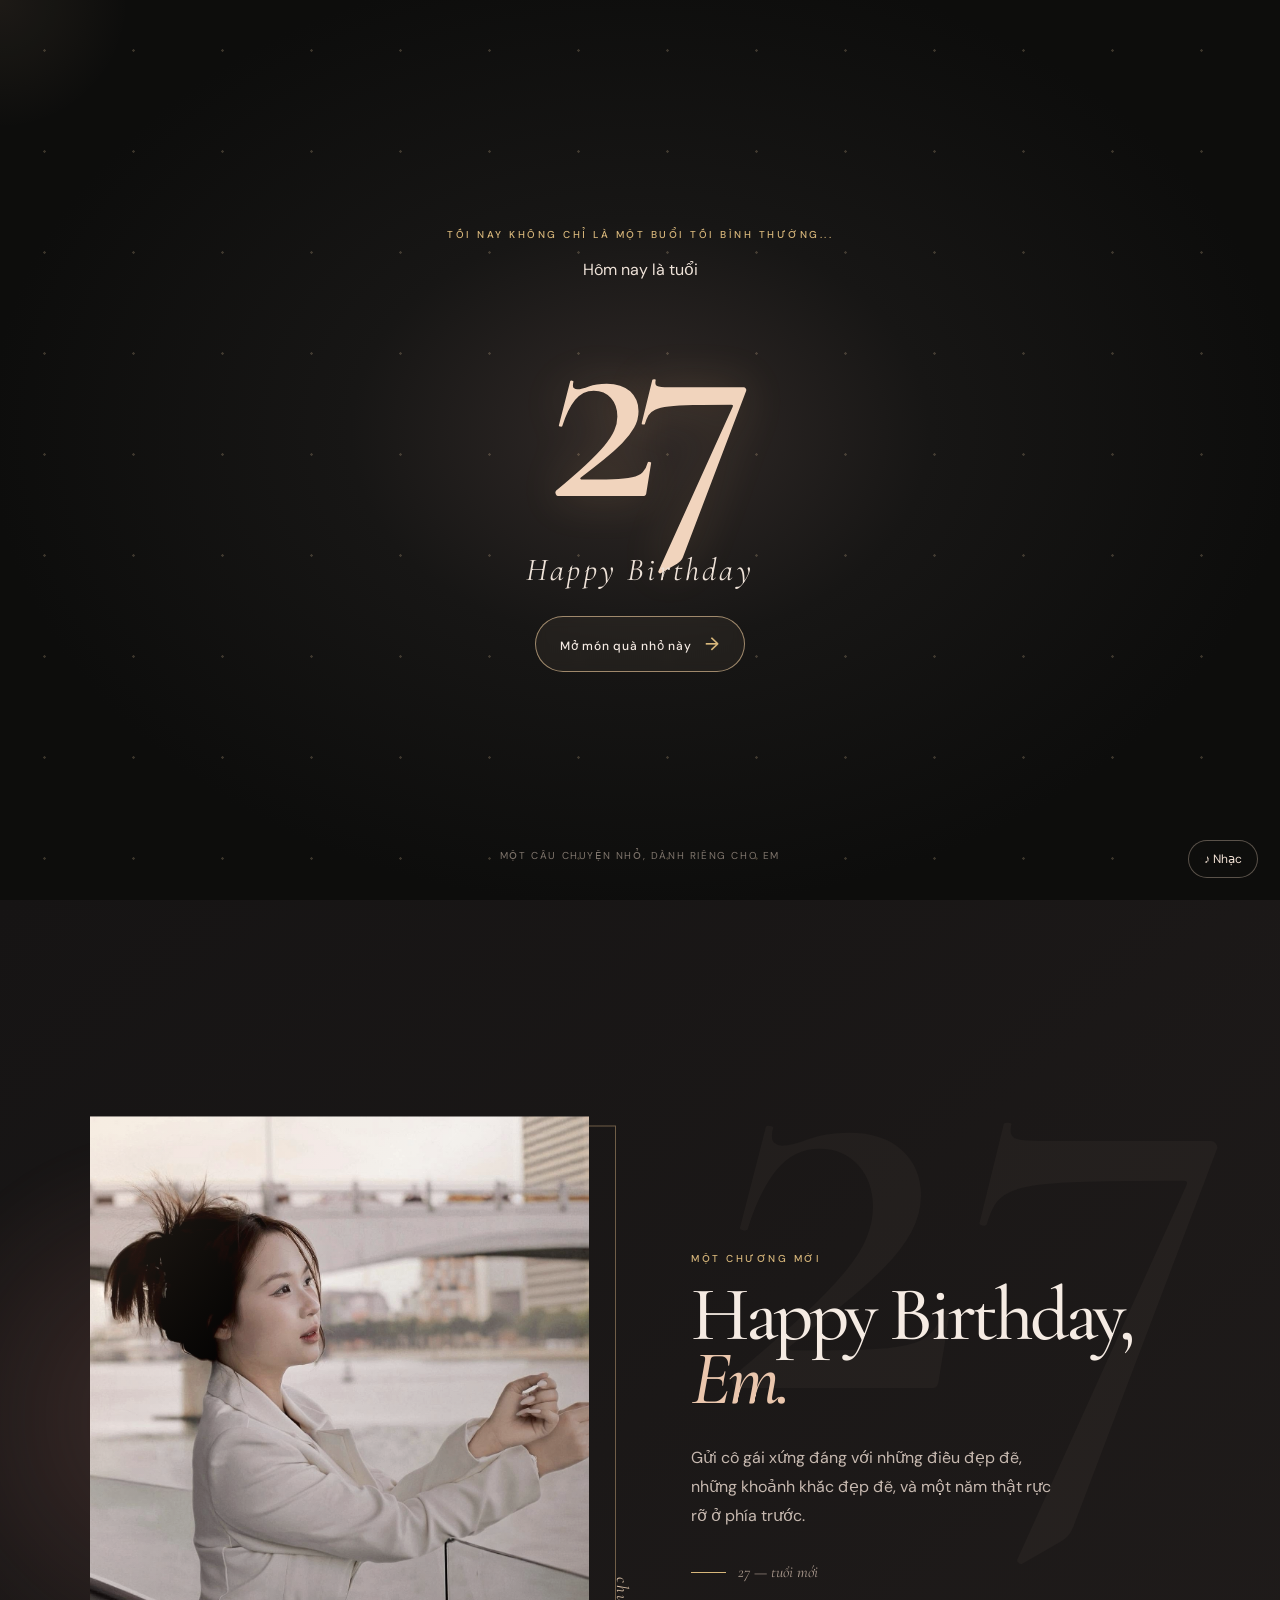
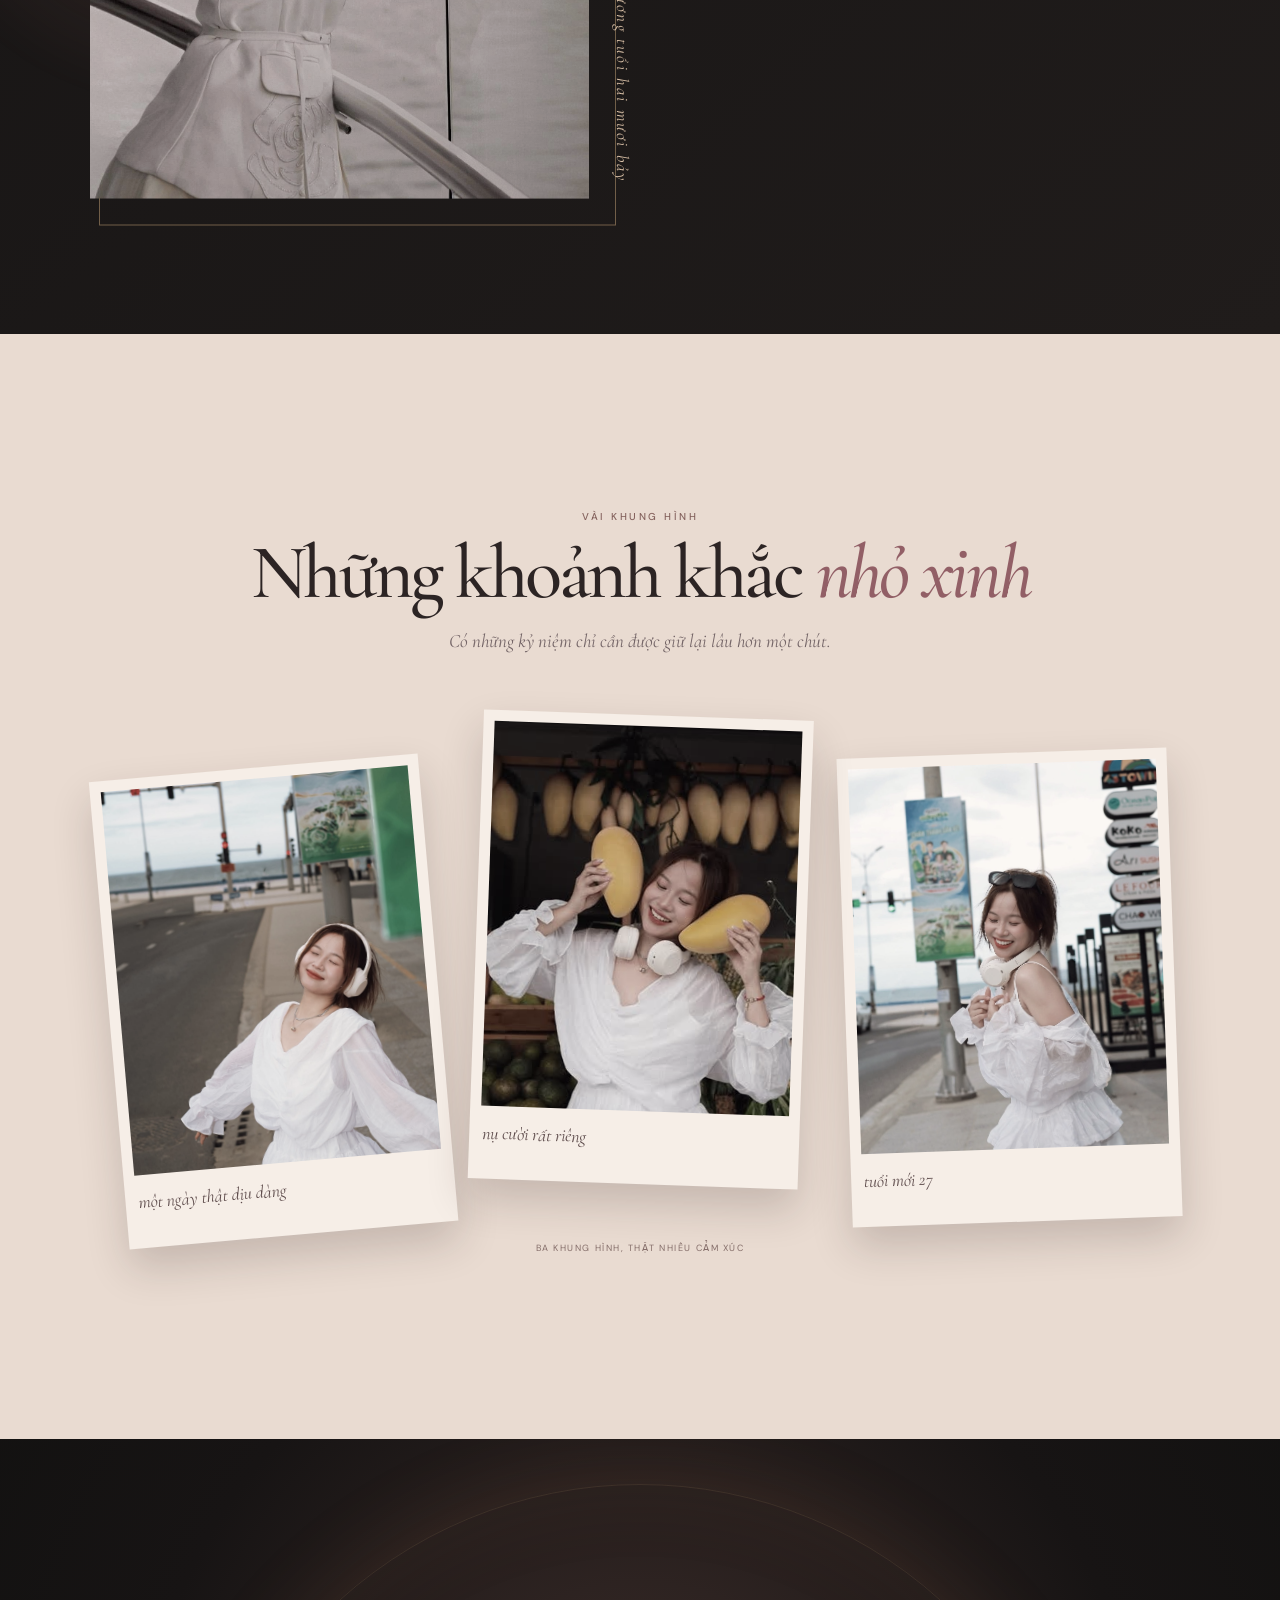
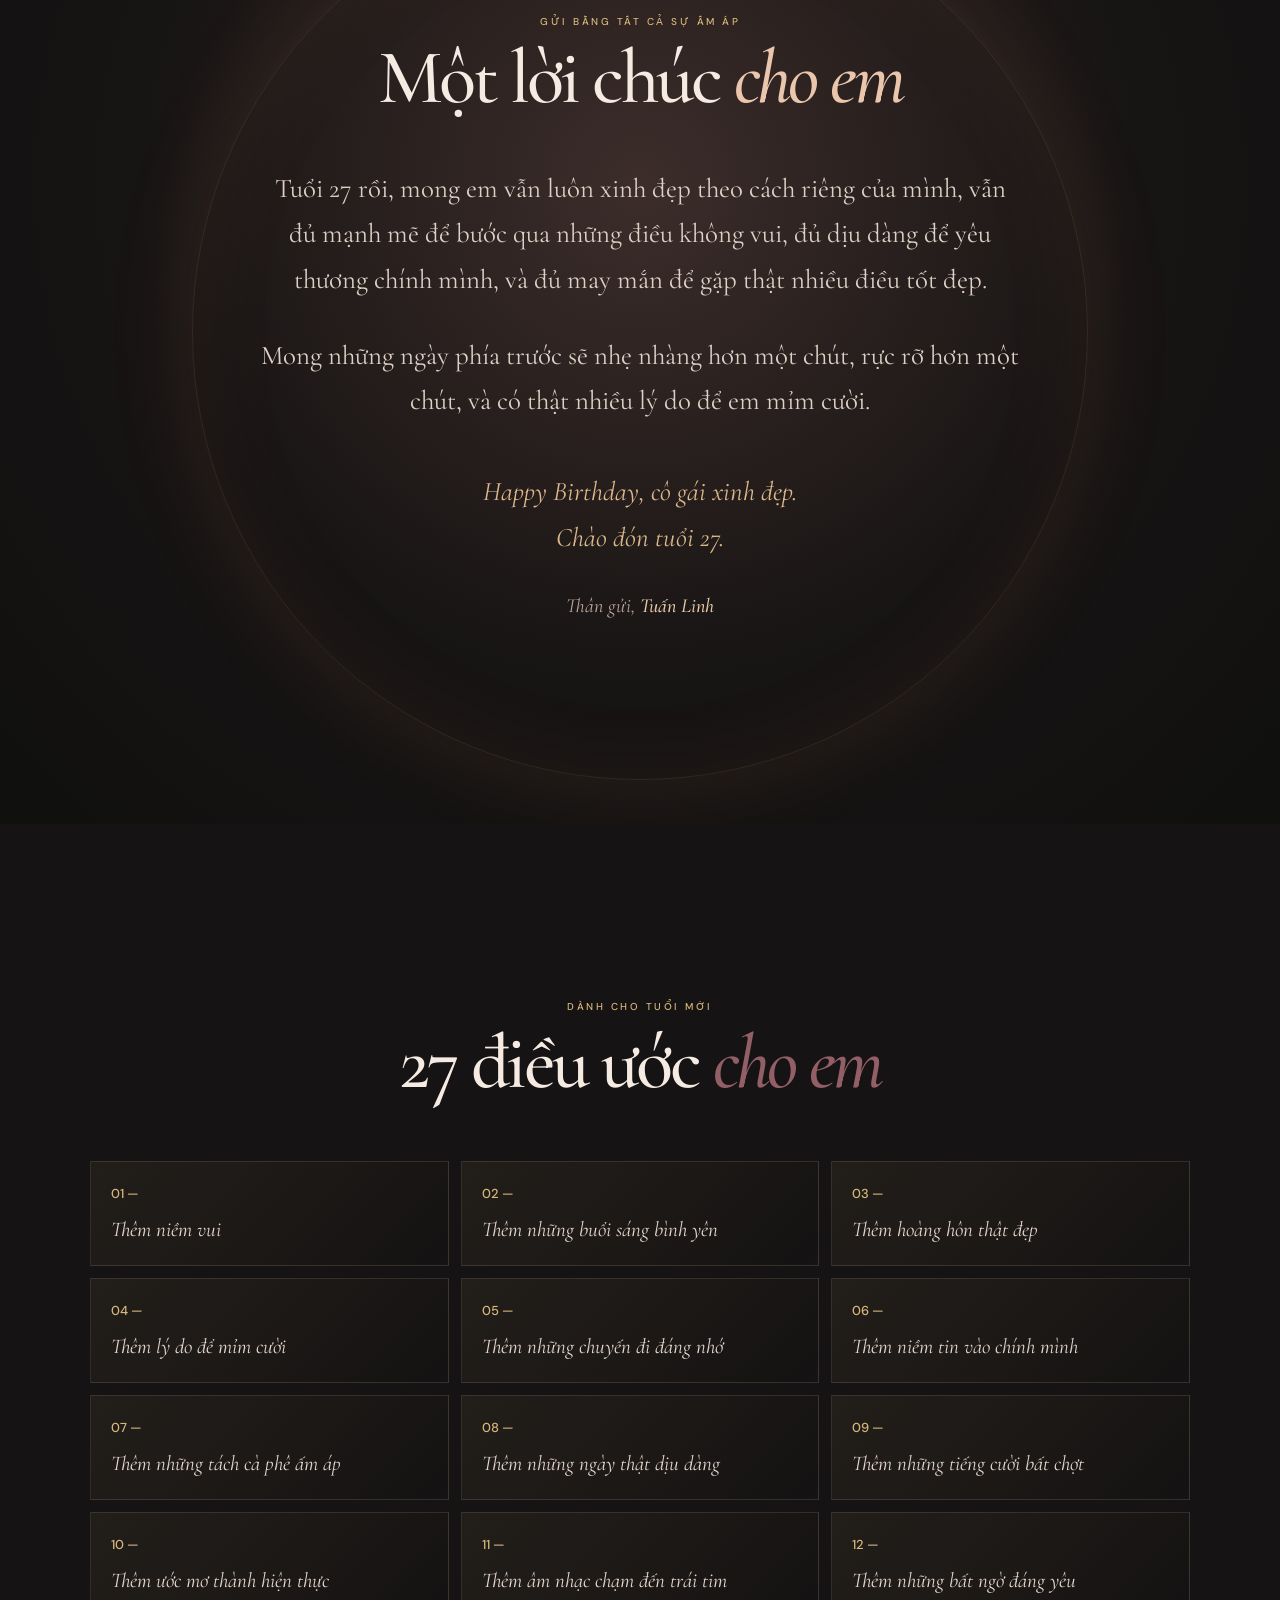
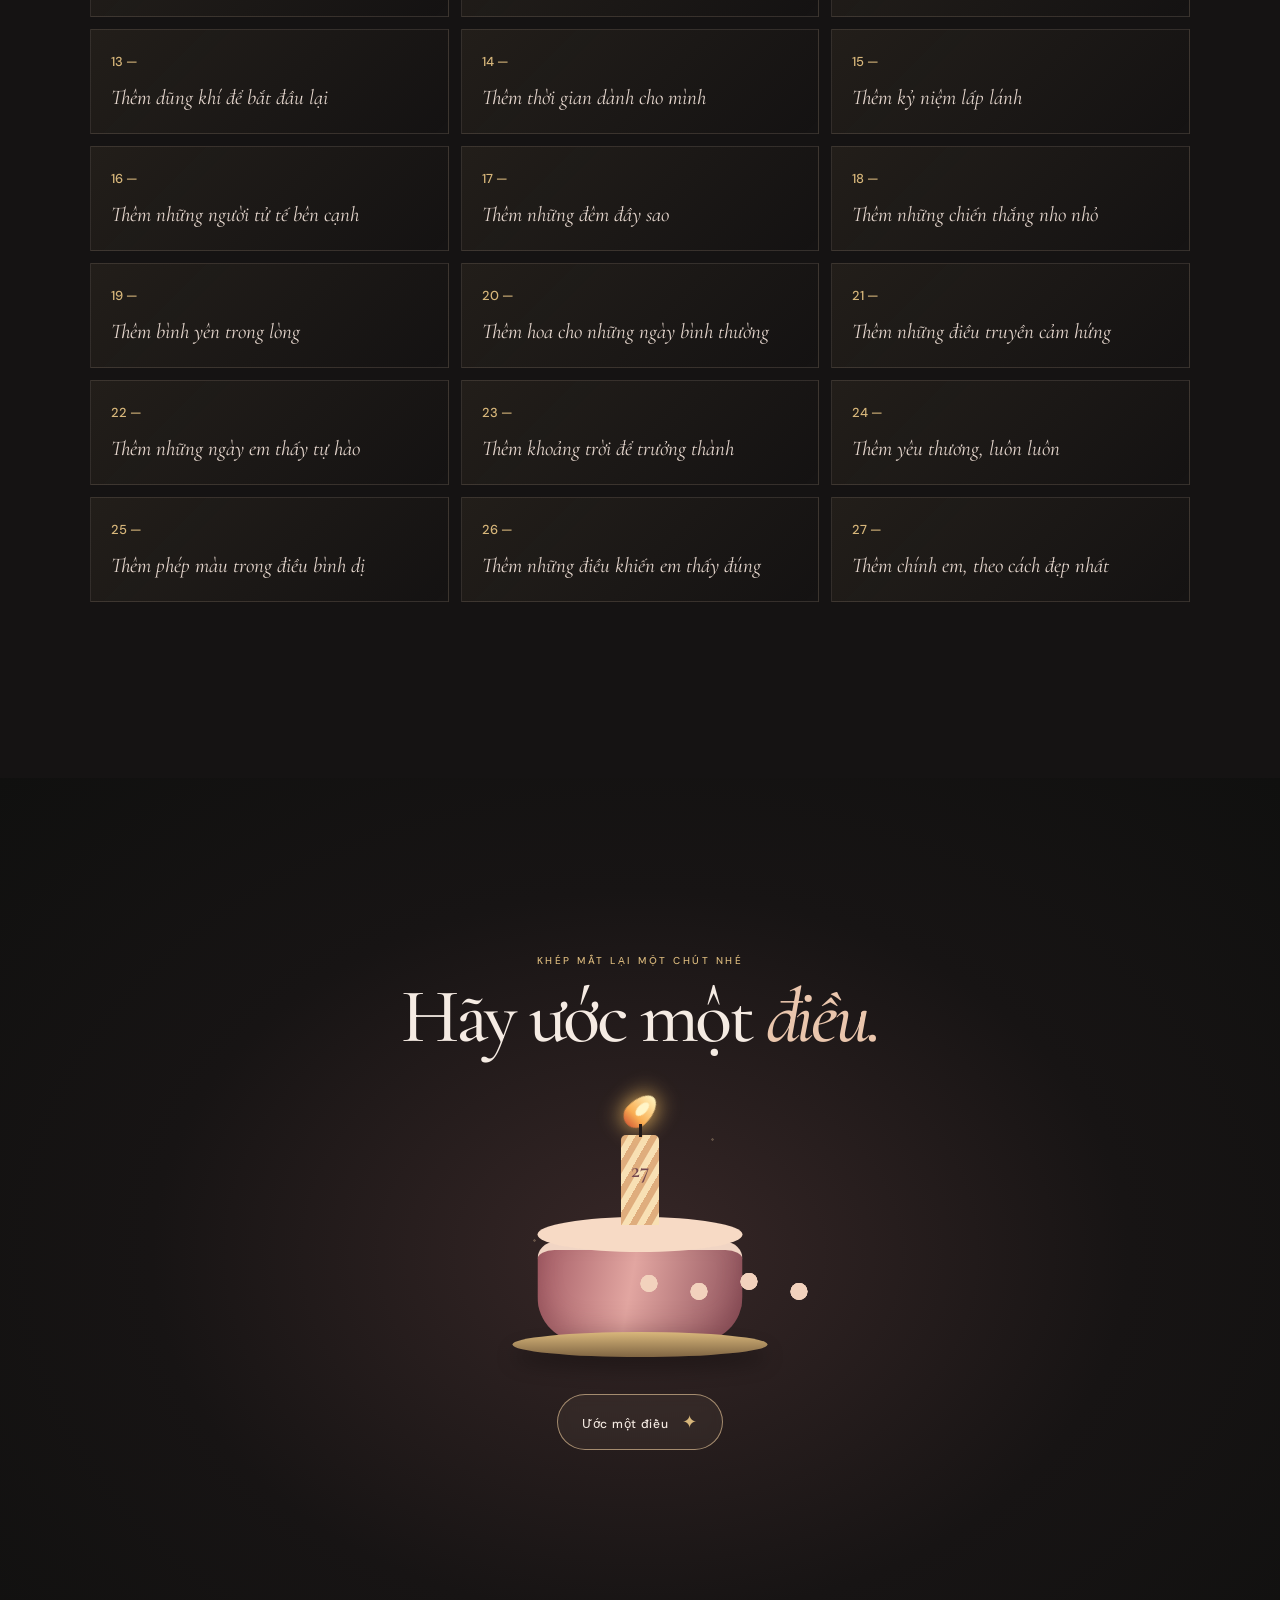
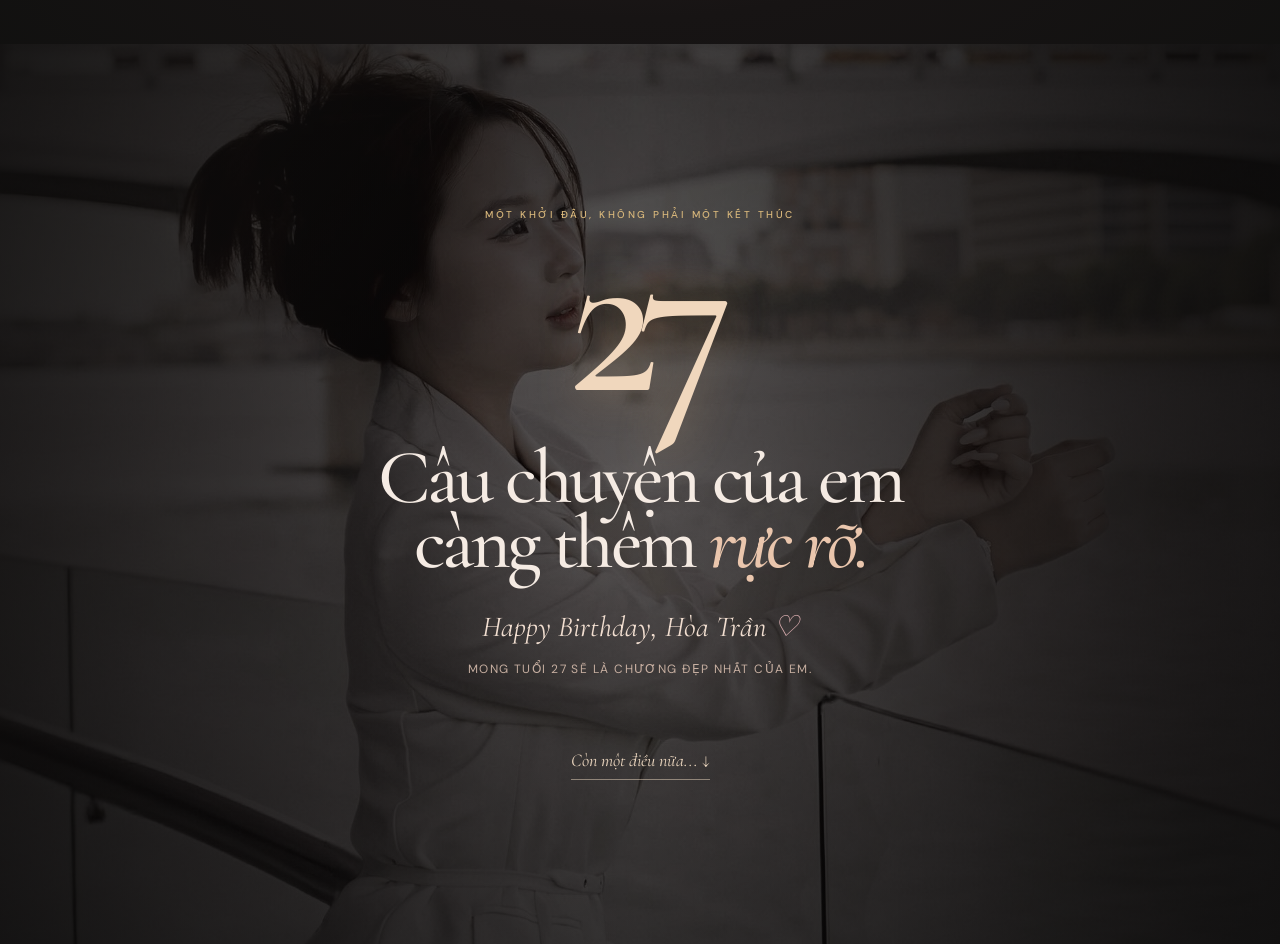
==== commit 5a4c550d: "update" ====
--- a/index.html
+++ b/index.html
@@ -47,7 +47,7 @@
       <div class="film-strip">
         <article class="memory card-tilt m1"><img src="assets/photos/photo1.jpg" alt="Hòa Trần"><span>một ngày thật dịu dàng</span></article>
         <article class="memory card-tilt m2"><img src="assets/photos/photo2.jpg" alt="Hòa Trần"><span>nụ cười rất riêng</span></article>
-        <article class="memory card-tilt m3"><img src="assets/photos/photo3.jpg" alt="Hòa Trần"><span> tuổi mới 27</span></article>
+        <article class="memory card-tilt m3"><img src="assets/photos/photo4.jpg" alt="Hòa Trần"><span> tuổi mới 27</span></article>
       </div>
       <p class="gallery-note reveal">ba khung hình, thật nhiều cảm xúc</p>
     </section>
--- a/overrides.css
+++ b/overrides.css
@@ -1,7 +1,7 @@
 /* Bổ sung cá nhân hóa cho thiệp */
 .wish-text .sender { margin-top: 34px; font: italic 20px var(--serif); color: #bca69a; }
 .wish-text .sender strong { font-weight: 500; color: #e6c9a6; }
-.final-photo { background-image: url('assets/photos/photo2.jpg'); }
+.final-photo { background-image: url('assets/photos/photo3.jpg'); }
 .envelope-letter small { display: block; margin-top: 10px; font: italic 14px var(--serif); color: #806264; }
 
 /* Khoảnh khắc ước nguyện */
